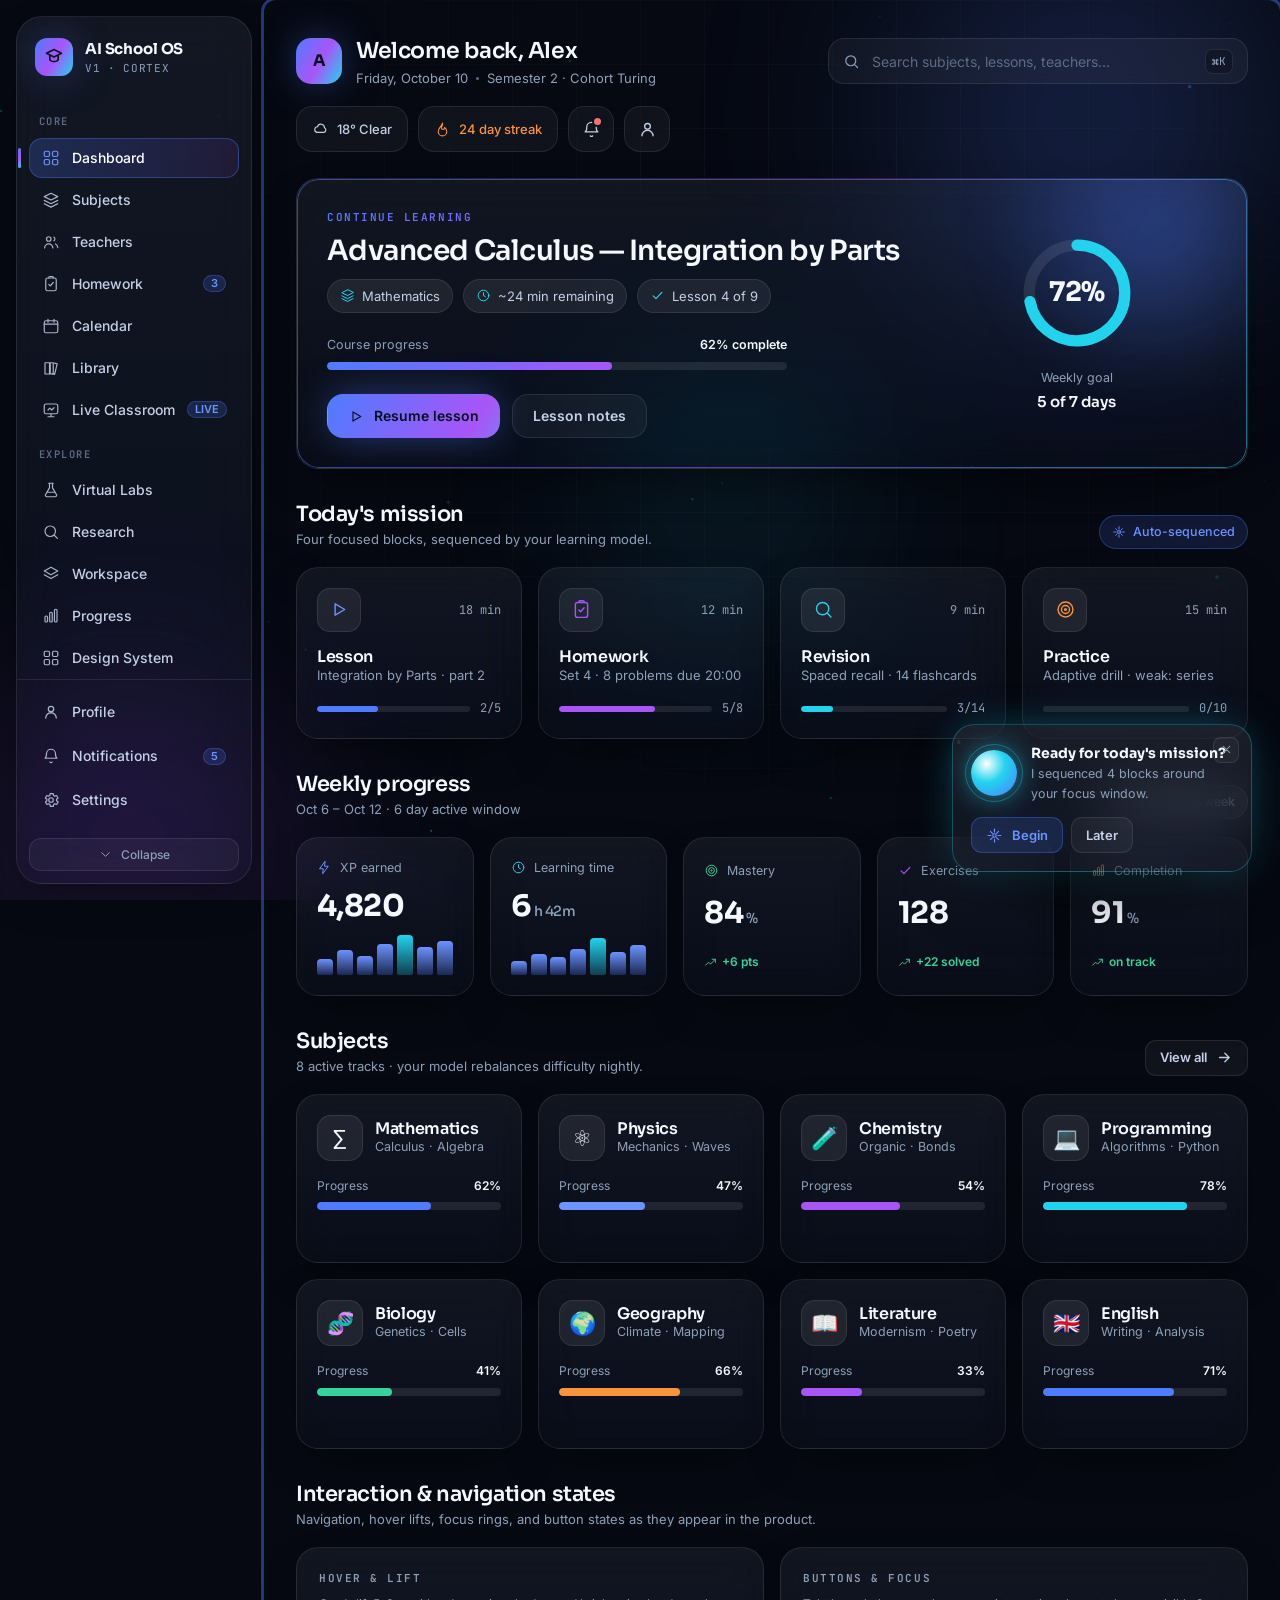
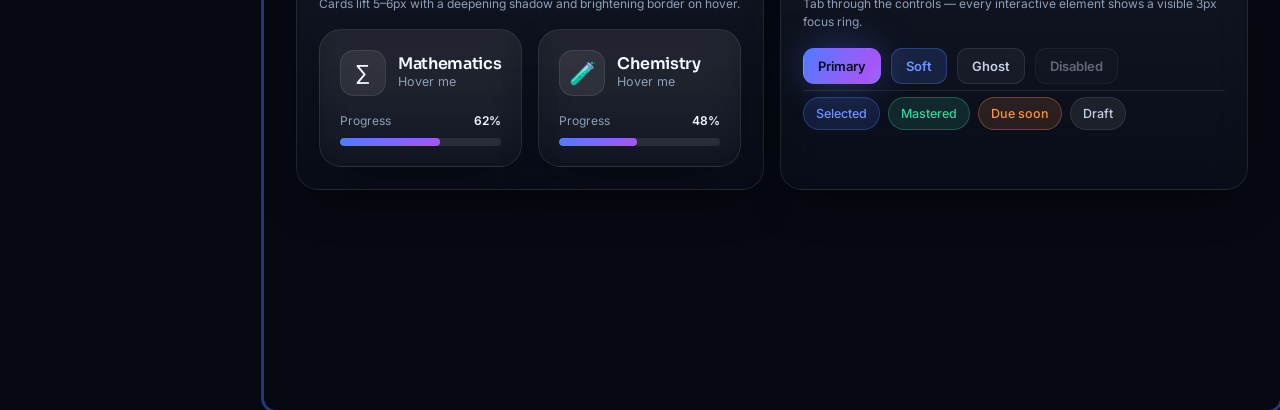
==== app/index.html @ 490a3911 "Phase 3A complete: frontend architecture and project structure" ====
﻿<!doctype html>
<html lang="en">
<head>
<meta charset="utf-8" />
<meta name="viewport" content="width=device-width, initial-scale=1, viewport-fit=cover" />
<title>AI School OS</title>
<meta name="description" content="AI School OS — an AI-native educational operating system. First-impression dashboard concept." />
<link rel="preconnect" href="https://fonts.googleapis.com" />
<link rel="preconnect" href="https://fonts.gstatic.com" crossorigin />
<link href="https://fonts.googleapis.com/css2?family=Sora:wght@300;400;500;600;700;800&family=Inter:wght@400;500;600;700&family=JetBrains+Mono:wght@500;600&display=swap" rel="stylesheet" />
<link rel="stylesheet" href="css/style.css" />
</head>
<body>

<a class="skip-link" href="#mainContent">Skip to main content</a>

<div class="atmos" aria-hidden="true">
  <span class="blob b1"></span>
  <span class="blob b2"></span>
  <span class="blob b3"></span>
  <span class="grid-fade"></span>
</div>
<canvas id="particles" aria-hidden="true"></canvas>

<svg width="0" height="0" style="position:absolute" aria-hidden="true" focusable="false">
  <symbol id="i-dashboard" viewBox="0 0 24 24" fill="none" stroke="currentColor" stroke-width="1.6" stroke-linecap="round" stroke-linejoin="round"><rect x="3" y="3" width="7" height="7" rx="2"/><rect x="14" y="3" width="7" height="7" rx="2"/><rect x="14" y="14" width="7" height="7" rx="2"/><rect x="3" y="14" width="7" height="7" rx="2"/></symbol>
  <symbol id="i-subjects" viewBox="0 0 24 24" fill="none" stroke="currentColor" stroke-width="1.6" stroke-linecap="round" stroke-linejoin="round"><path d="M12 3 3 7.5 12 12l9-4.5z"/><path d="M3 12.5 12 17l9-4.5"/><path d="M3 17 12 21.5 21 17"/></symbol>
  <symbol id="i-teachers" viewBox="0 0 24 24" fill="none" stroke="currentColor" stroke-width="1.6" stroke-linecap="round" stroke-linejoin="round"><circle cx="9" cy="8" r="3"/><path d="M3.5 20a5.5 5.5 0 0 1 11 0"/><path d="M16 5.6a3 3 0 0 1 0 4.8"/><path d="M18 14.6a5.5 5.5 0 0 1 3 4.9"/></symbol>
  <symbol id="i-homework" viewBox="0 0 24 24" fill="none" stroke="currentColor" stroke-width="1.6" stroke-linecap="round" stroke-linejoin="round"><rect x="5" y="4" width="14" height="17" rx="2.5"/><path d="M9 4V3.2A1.2 1.2 0 0 1 10.2 2h3.6A1.2 1.2 0 0 1 15 3.2V4"/><path d="M9 12.5l2 2 4-4.5"/></symbol>
  <symbol id="i-calendar" viewBox="0 0 24 24" fill="none" stroke="currentColor" stroke-width="1.6" stroke-linecap="round" stroke-linejoin="round"><rect x="3" y="5" width="18" height="16" rx="2.5"/><path d="M3 9.5h18"/><path d="M8 3v4M16 3v4"/></symbol>
  <symbol id="i-library" viewBox="0 0 24 24" fill="none" stroke="currentColor" stroke-width="1.6" stroke-linecap="round" stroke-linejoin="round"><path d="M4 5h6v15H4z"/><path d="M11 5h4v15h-4z"/><path d="m16.8 5.6 3.4 1-3.4 13.9-3.2-.9"/></symbol>
  <symbol id="i-labs" viewBox="0 0 24 24" fill="none" stroke="currentColor" stroke-width="1.6" stroke-linecap="round" stroke-linejoin="round"><path d="M9 3h6"/><path d="M10 3v6.2L4.8 18a2 2 0 0 0 1.7 3h11a2 2 0 0 0 1.7-3L14 9.2V3"/><path d="M7.2 15h9.6"/></symbol>
  <symbol id="i-research" viewBox="0 0 24 24" fill="none" stroke="currentColor" stroke-width="1.6" stroke-linecap="round" stroke-linejoin="round"><circle cx="11" cy="11" r="7"/><path d="m20.5 20.5-3.8-3.8"/></symbol>
  <symbol id="i-progress" viewBox="0 0 24 24" fill="none" stroke="currentColor" stroke-width="1.6" stroke-linecap="round" stroke-linejoin="round"><rect x="4" y="12" width="3.4" height="8" rx="1.4"/><rect x="10.3" y="7" width="3.4" height="13" rx="1.4"/><rect x="16.6" y="3" width="3.4" height="17" rx="1.4"/></symbol>
  <symbol id="i-settings" viewBox="0 0 24 24" fill="none" stroke="currentColor" stroke-width="1.6" stroke-linecap="round" stroke-linejoin="round"><circle cx="12" cy="12" r="3"/><path d="M19.4 13a7.6 7.6 0 0 0 0-2l2-1.6-2-3.4-2.4 1a7.6 7.6 0 0 0-1.7-1l-.4-2.6h-4l-.4 2.6a7.6 7.6 0 0 0-1.7 1l-2.4-1-2 3.4L6.6 11a7.6 7.6 0 0 0 0 2l-2 1.6 2 3.4 2.4-1a7.6 7.6 0 0 0 1.7 1l.4 2.6h4l.4-2.6a7.6 7.6 0 0 0 1.7-1l2.4 1 2-3.4z"/></symbol>
  <symbol id="i-profile" viewBox="0 0 24 24" fill="none" stroke="currentColor" stroke-width="1.7" stroke-linecap="round" stroke-linejoin="round"><circle cx="12" cy="8" r="3.6"/><path d="M5 20a7 7 0 0 1 14 0"/></symbol>
  <symbol id="i-bell" viewBox="0 0 24 24" fill="none" stroke="currentColor" stroke-width="1.6" stroke-linecap="round" stroke-linejoin="round"><path d="M6 9a6 6 0 0 1 12 0c0 5 2 6 2 6H4s2-1 2-6Z"/><path d="M10.5 20a1.8 1.8 0 0 0 3 0"/></symbol>
  <symbol id="i-search" viewBox="0 0 24 24" fill="none" stroke="currentColor" stroke-width="1.7" stroke-linecap="round" stroke-linejoin="round"><circle cx="11" cy="11" r="7"/><path d="m20.5 20.5-3.8-3.8"/></symbol>
  <symbol id="i-menu" viewBox="0 0 24 24" fill="none" stroke="currentColor" stroke-width="1.8" stroke-linecap="round"><path d="M4 7h16M4 12h16M4 17h16"/></symbol>
  <symbol id="i-arrow" viewBox="0 0 24 24" fill="none" stroke="currentColor" stroke-width="1.8" stroke-linecap="round" stroke-linejoin="round"><path d="M5 12h13"/><path d="m12.5 6 6 6-6 6"/></symbol>
  <symbol id="i-play" viewBox="0 0 24 24" fill="none" stroke="currentColor" stroke-width="1.6" stroke-linejoin="round"><path d="M7 5.5 18 12 7 18.5z"/></symbol>
  <symbol id="i-flame" viewBox="0 0 24 24" fill="none" stroke="currentColor" stroke-width="1.6" stroke-linecap="round" stroke-linejoin="round"><path d="M12 3c1 3-1.5 4.2-1.5 6.5A2.5 2.5 0 0 0 13 12c1.6-.4 2-2 2-3 1.6 1.2 3 3.4 3 6a6 6 0 0 1-12 0c0-3 2-5.4 3-6.8.8-1.1 2-2.7 3-5.2Z"/></symbol>
  <symbol id="i-clock" viewBox="0 0 24 24" fill="none" stroke="currentColor" stroke-width="1.6" stroke-linecap="round" stroke-linejoin="round"><circle cx="12" cy="12" r="8.5"/><path d="M12 7.5V12l3 2"/></symbol>
  <symbol id="i-check" viewBox="0 0 24 24" fill="none" stroke="currentColor" stroke-width="1.9" stroke-linecap="round" stroke-linejoin="round"><path d="m5 12.5 4.5 4.5L19 7"/></symbol>
  <symbol id="i-spark" viewBox="0 0 24 24" fill="none" stroke="currentColor" stroke-width="1.6" stroke-linecap="round" stroke-linejoin="round"><path d="M12 3v4M12 17v4M3 12h4M17 12h4M6.3 6.3l2.8 2.8M14.9 14.9l2.8 2.8M17.7 6.3l-2.8 2.8M9.1 14.9l-2.8 2.8"/><circle cx="12" cy="12" r="2.4"/></symbol>
  <symbol id="i-bolt" viewBox="0 0 24 24" fill="none" stroke="currentColor" stroke-width="1.6" stroke-linejoin="round"><path d="M13 2 4 14h6l-1 8 9-12h-6z"/></symbol>
  <symbol id="i-target" viewBox="0 0 24 24" fill="none" stroke="currentColor" stroke-width="1.6"><circle cx="12" cy="12" r="8.5"/><circle cx="12" cy="12" r="4.6"/><circle cx="12" cy="12" r="1"/></symbol>
  <symbol id="i-trend" viewBox="0 0 24 24" fill="none" stroke="currentColor" stroke-width="1.7" stroke-linecap="round" stroke-linejoin="round"><path d="M3 17l5.5-5.5 3.5 3.5L21 6"/><path d="M15 6h6v6"/></symbol>
  <symbol id="i-weather" viewBox="0 0 24 24" fill="none" stroke="currentColor" stroke-width="1.6" stroke-linecap="round" stroke-linejoin="round"><path d="M7 16a4 4 0 0 1 .8-7.9 5 5 0 0 1 9.8 1.4A3.5 3.5 0 0 1 17 16Z"/></symbol>
  <symbol id="i-close" viewBox="0 0 24 24" fill="none" stroke="currentColor" stroke-width="1.9" stroke-linecap="round"><path d="M6 6l12 12M18 6 6 18"/></symbol>
  <symbol id="i-chevron" viewBox="0 0 24 24" fill="none" stroke="currentColor" stroke-width="1.6" stroke-linecap="round" stroke-linejoin="round"><path d="m6 9 6 6 6-6"/></symbol>
  <symbol id="i-grid" viewBox="0 0 24 24" fill="none" stroke="currentColor" stroke-width="1.6" stroke-linecap="round" stroke-linejoin="round"><rect x="3" y="3" width="7" height="7" rx="1.6"/><rect x="14" y="3" width="7" height="7" rx="1.6"/><rect x="3" y="14" width="7" height="7" rx="1.6"/><rect x="14" y="14" width="7" height="7" rx="1.6"/></symbol>
  <symbol id="i-brain" viewBox="0 0 24 24" fill="none" stroke="currentColor" stroke-width="1.6" stroke-linecap="round" stroke-linejoin="round"><path d="M9.5 3.5A2.5 2.5 0 0 0 7 6v12a2.5 2.5 0 0 0 2.5 2.5"/><path d="M14.5 3.5A2.5 2.5 0 0 1 17 6v12a2.5 2.5 0 0 1-2.5 2.5"/><path d="M9.5 3.5h5M9.5 20.5h5"/><circle cx="12" cy="12" r="2.2"/></symbol>
  <symbol id="i-book" viewBox="0 0 24 24" fill="none" stroke="currentColor" stroke-width="1.6" stroke-linecap="round" stroke-linejoin="round"><path d="M4 5.5A2.5 2.5 0 0 1 6.5 3H20v15H6.5A2.5 2.5 0 0 0 4 20.5z"/><path d="M4 20.5A2.5 2.5 0 0 1 6.5 18H20"/></symbol>
  <symbol id="i-notebook" viewBox="0 0 24 24" fill="none" stroke="currentColor" stroke-width="1.6" stroke-linecap="round" stroke-linejoin="round"><rect x="5" y="3" width="14" height="18" rx="2.5"/><path d="M9 3v18"/><path d="M12 8h4M12 12h4"/></symbol>
  <symbol id="i-file" viewBox="0 0 24 24" fill="none" stroke="currentColor" stroke-width="1.6" stroke-linecap="round" stroke-linejoin="round"><path d="M6 3h7l5 5v13a1 1 0 0 1-1 1H6a1 1 0 0 1-1-1V4a1 1 0 0 1 1-1z"/><path d="M13 3v5h5"/></symbol>
  <symbol id="i-video" viewBox="0 0 24 24" fill="none" stroke="currentColor" stroke-width="1.6" stroke-linecap="round" stroke-linejoin="round"><rect x="3" y="6" width="13" height="12" rx="2.5"/><path d="m16 10 5-3v10l-5-3z"/></symbol>
  <symbol id="i-cam" viewBox="0 0 24 24" fill="none" stroke="currentColor" stroke-width="1.6" stroke-linecap="round" stroke-linejoin="round"><rect x="3" y="6" width="13" height="12" rx="2.5"/><path d="m16 10 5-3v10l-5-3z"/></symbol>
  <symbol id="i-atom" viewBox="0 0 24 24" fill="none" stroke="currentColor" stroke-width="1.6" stroke-linecap="round" stroke-linejoin="round"><circle cx="12" cy="12" r="2"/><ellipse cx="12" cy="12" rx="9" ry="4"/><ellipse cx="12" cy="12" rx="9" ry="4" transform="rotate(60 12 12)"/><ellipse cx="12" cy="12" rx="9" ry="4" transform="rotate(120 12 12)"/></symbol>
  <symbol id="i-pen" viewBox="0 0 24 24" fill="none" stroke="currentColor" stroke-width="1.6" stroke-linecap="round" stroke-linejoin="round"><path d="M16.5 3.5a2.1 2.1 0 0 1 3 3L7 19l-4 1 1-4z"/><path d="M14.5 5.5l3 3"/></symbol>
  <symbol id="i-eraser" viewBox="0 0 24 24" fill="none" stroke="currentColor" stroke-width="1.6" stroke-linecap="round" stroke-linejoin="round"><path d="M8 20h11"/><path d="M4.6 15.4 12 8l4.6 4.6-5.8 5.8a1.9 1.9 0 0 1-2.7 0l-3.5-3.5a1.9 1.9 0 0 1 0-2.7z"/></symbol>
  <symbol id="i-mic" viewBox="0 0 24 24" fill="none" stroke="currentColor" stroke-width="1.6" stroke-linecap="round" stroke-linejoin="round"><rect x="9" y="3" width="6" height="11" rx="3"/><path d="M6 11a6 6 0 0 0 12 0"/><path d="M12 17v4M9 21h6"/></symbol>
  <symbol id="i-hand" viewBox="0 0 24 24" fill="none" stroke="currentColor" stroke-width="1.6" stroke-linecap="round" stroke-linejoin="round"><path d="M8 12V5.5a1.5 1.5 0 0 1 3 0V11"/><path d="M11 11V4.5a1.5 1.5 0 0 1 3 0V11"/><path d="M14 11V6a1.5 1.5 0 0 1 3 0v7"/><path d="M17 13v3a5 5 0 0 1-5 5h-1a5 5 0 0 1-5-5v-3.5a1.5 1.5 0 0 1 3 0"/></symbol>
  <symbol id="i-share" viewBox="0 0 24 24" fill="none" stroke="currentColor" stroke-width="1.6" stroke-linecap="round" stroke-linejoin="round"><circle cx="18" cy="5" r="2.5"/><circle cx="6" cy="12" r="2.5"/><circle cx="18" cy="19" r="2.5"/><path d="m8.2 10.8 7.6-4.3M8.2 13.2l7.6 4.3"/></symbol>
  <symbol id="i-captions" viewBox="0 0 24 24" fill="none" stroke="currentColor" stroke-width="1.6" stroke-linecap="round" stroke-linejoin="round"><rect x="3" y="5" width="18" height="14" rx="2.5"/><path d="M7 13.5h4M13 13.5h4M7 10.5h3M12 10.5h5"/></symbol>
  <symbol id="i-expand" viewBox="0 0 24 24" fill="none" stroke="currentColor" stroke-width="1.6" stroke-linecap="round" stroke-linejoin="round"><path d="M4 9V4h5"/><path d="M20 15v5h-5"/><path d="M15 4h5v5"/><path d="M9 20H4v-5"/></symbol>
  <symbol id="i-minimize" viewBox="0 0 24 24" fill="none" stroke="currentColor" stroke-width="1.6" stroke-linecap="round" stroke-linejoin="round"><path d="M9 4v5H4"/><path d="M15 20v-5h5"/><path d="M20 9h-5V4"/><path d="M4 15h5v5"/></symbol>
  <symbol id="i-download" viewBox="0 0 24 24" fill="none" stroke="currentColor" stroke-width="1.6" stroke-linecap="round" stroke-linejoin="round"><path d="M12 3v12"/><path d="m7 10 5 5 5-5"/><path d="M5 21h14"/></symbol>
  <symbol id="i-plus" viewBox="0 0 24 24" fill="none" stroke="currentColor" stroke-width="1.8" stroke-linecap="round"><path d="M12 5v14M5 12h14"/></symbol>
  <symbol id="i-drag" viewBox="0 0 24 24" fill="currentColor" stroke="none"><circle cx="9" cy="6" r="1.5"/><circle cx="15" cy="6" r="1.5"/><circle cx="9" cy="12" r="1.5"/><circle cx="15" cy="12" r="1.5"/><circle cx="9" cy="18" r="1.5"/><circle cx="15" cy="18" r="1.5"/></symbol>
  <symbol id="i-star" viewBox="0 0 24 24" fill="none" stroke="currentColor" stroke-width="1.6" stroke-linecap="round" stroke-linejoin="round"><path d="m12 3 2.7 5.6 6.1.9-4.4 4.3 1 6.1-5.4-2.9-5.4 2.9 1-6.1L3.2 9.5l6.1-.9z"/></symbol>
  <symbol id="i-lock" viewBox="0 0 24 24" fill="none" stroke="currentColor" stroke-width="1.6" stroke-linecap="round" stroke-linejoin="round"><rect x="5" y="10" width="14" height="10" rx="2.5"/><path d="M8 10V7.5a4 4 0 0 1 8 0V10"/></symbol>
  <symbol id="i-timer" viewBox="0 0 24 24" fill="none" stroke="currentColor" stroke-width="1.6" stroke-linecap="round" stroke-linejoin="round"><path d="M9 2h6"/><circle cx="12" cy="13" r="8"/><path d="M12 9v4l2.5 2"/></symbol>
  <symbol id="i-wand" viewBox="0 0 24 24" fill="none" stroke="currentColor" stroke-width="1.6" stroke-linecap="round" stroke-linejoin="round"><path d="m4 20 11-11"/><path d="m14 4 1 2 2 1-2 1-1 2-1-2-2-1 2-1z"/><path d="M18 14l.7 1.4 1.4.7-1.4.7-.7 1.4-.7-1.4-1.4-.7 1.4-.7z"/></symbol>
  <symbol id="i-board" viewBox="0 0 24 24" fill="none" stroke="currentColor" stroke-width="1.6" stroke-linecap="round" stroke-linejoin="round"><rect x="3" y="4" width="18" height="13" rx="2.5"/><path d="M8 12l2.5-2.5L13 12l3-3"/><path d="M12 17v4M8 21h8"/></symbol>
  <symbol id="i-pause" viewBox="0 0 24 24" fill="none" stroke="currentColor" stroke-width="1.6" stroke-linejoin="round"><rect x="7" y="5" width="3.5" height="14" rx="1.2"/><rect x="13.5" y="5" width="3.5" height="14" rx="1.2"/></symbol>
  <symbol id="i-layers" viewBox="0 0 24 24" fill="none" stroke="currentColor" stroke-width="1.6" stroke-linecap="round" stroke-linejoin="round"><path d="m12 3 9 5-9 5-9-5z"/><path d="m3 13 9 5 9-5"/></symbol>
  <symbol id="i-users" viewBox="0 0 24 24" fill="none" stroke="currentColor" stroke-width="1.6" stroke-linecap="round" stroke-linejoin="round"><circle cx="9" cy="8" r="3.2"/><path d="M3.5 20a5.5 5.5 0 0 1 11 0"/><path d="M15.5 5.8a3 3 0 0 1 0 4.4"/><path d="M16.5 14.4a5 5 0 0 1 4 4.8"/></symbol>
  <symbol id="i-panel" viewBox="0 0 24 24" fill="none" stroke="currentColor" stroke-width="1.6" stroke-linecap="round" stroke-linejoin="round"><rect x="3" y="4" width="18" height="16" rx="2.5"/><path d="M9 4v16"/></symbol>
</svg>

<div class="backdrop" id="backdrop" hidden></div>

<div class="app">
  <!-- ==================== SIDEBAR ==================== -->
  <aside class="sidebar" id="sidebar">
    <div class="side-card">
      <div class="brand">
        <span class="mark"><svg viewBox="0 0 24 24" fill="none" stroke="currentColor" stroke-width="2" stroke-linecap="round" stroke-linejoin="round"><path d="M12 3 3 7.5 12 12l9-4.5z"/><path d="M7 10.5V15c0 1.1 2.2 2.5 5 2.5s5-1.4 5-2.5v-4.5"/></svg></span>
        <span class="id"><b>AI School OS</b><span>v1 · cortex</span></span>
      </div>

      <nav class="nav" aria-label="Primary">
        <p class="nav-label">Core</p>
        <button class="nav-item" data-view="dashboard" aria-current="page"><svg><use href="#i-dashboard"/></svg><span class="txt">Dashboard</span></button>
        <button class="nav-item" data-view="subjects"><svg><use href="#i-subjects"/></svg><span class="txt">Subjects</span></button>
        <button class="nav-item" data-view="teachers"><svg><use href="#i-teachers"/></svg><span class="txt">Teachers</span></button>
        <button class="nav-item" data-view="homework"><svg><use href="#i-homework"/></svg><span class="txt">Homework</span><span class="badge">3</span></button>
        <button class="nav-item" data-view="calendar"><svg><use href="#i-calendar"/></svg><span class="txt">Calendar</span></button>
        <button class="nav-item" data-view="library"><svg><use href="#i-library"/></svg><span class="txt">Library</span></button>
        <button class="nav-item" data-view="classroom"><svg><use href="#i-board"/></svg><span class="txt">Live Classroom</span><span class="badge">LIVE</span></button>
        <p class="nav-label">Explore</p>
        <button class="nav-item" data-view="labs"><svg><use href="#i-labs"/></svg><span class="txt">Virtual Labs</span></button>
        <button class="nav-item" data-view="research"><svg><use href="#i-research"/></svg><span class="txt">Research</span></button>
        <button class="nav-item" data-view="workspace"><svg><use href="#i-layers"/></svg><span class="txt">Workspace</span></button>
        <button class="nav-item" data-view="progress"><svg><use href="#i-progress"/></svg><span class="txt">Progress</span></button>
        <button class="nav-item" data-view="system"><svg><use href="#i-grid"/></svg><span class="txt">Design System</span></button>
      </nav>

      <div class="nav-foot">
        <button class="nav-item" data-view="profile"><svg><use href="#i-profile"/></svg><span class="txt">Profile</span></button>
        <button class="nav-item" data-view="notifications"><svg><use href="#i-bell"/></svg><span class="txt">Notifications</span><span class="badge">5</span></button>
        <button class="nav-item" data-view="settings"><svg><use href="#i-settings"/></svg><span class="txt">Settings</span></button>
      </div>
      <button class="collapse-btn" id="collapseBtn" aria-label="Collapse sidebar"><svg><use href="#i-chevron"/></svg><span class="lbl">Collapse</span></button>
    </div>
  </aside>

  <!-- ==================== MAIN ==================== -->
  <main class="main" id="mainContent" tabindex="-1">
    <header class="topbar">
      <button class="menu-btn" id="menuBtn" aria-label="Open navigation" aria-expanded="false"><svg><use href="#i-menu"/></svg></button>
      <div class="lead">
        <span class="greet-avatar" aria-hidden="true">A</span>
        <div class="greet">
          <div class="hi">Welcome back, Alex</div>
          <div class="sub"><span>Friday, October 10</span><span class="dot"></span><span>Semester 2 · Cohort Turing</span></div>
        </div>
      </div>

      <label class="search" for="globalSearch">
        <svg><use href="#i-search"/></svg>
        <input id="globalSearch" type="search" placeholder="Search subjects, lessons, teachers…" autocomplete="off" />
        <span class="kbd">⌘K</span>
      </label>

      <div class="top-actions">
        <span class="pill weather" title="Local weather"><svg><use href="#i-weather"/></svg>18° Clear</span>
        <span class="pill streak" title="Current streak"><svg><use href="#i-flame"/></svg>24 day streak</span>
        <button class="ico-btn" id="bellBtn" aria-label="Notifications"><svg><use href="#i-bell"/></svg><span class="dot-badge"></span></button>
        <button class="ico-btn" id="profileBtn" aria-label="Profile"><svg><use href="#i-profile"/></svg></button>
      </div>
    </header>
    <div id="viewContainer"></div>

    <!-- ==================== SUBJECTS VIEW ==================== -->
    <section class="view" id="view-subjects">
      <div class="section-head">
        <div><h2 style="font-size:var(--t-xl)">All subjects</h2><p>10 tracks · sorted by next scheduled session</p></div>
        <div class="right">
          <div class="od-rail" style="--od-rail-pad:0" role="tablist" aria-label="Filter subjects">
            <button class="filter-btn" data-subject-filter="all" aria-pressed="true">All</button><button class="filter-btn" data-subject-filter="progress" aria-pressed="false">In progress</button><button class="filter-btn" data-subject-filter="recommended" aria-pressed="false">Recommended</button><button class="filter-btn" data-subject-filter="completed" aria-pressed="false">Completed</button>
          </div>
        </div>
      </div>
      <div class="subject-grid" id="subjectGridFull"></div>
    </section>

    <!-- ==================== DESIGN SYSTEM VIEW ==================== -->
    <section class="view" id="view-system">
      <div class="section-head">
        <div><h2 style="font-size:var(--t-xl)">Design system</h2><p>Tokens, type, and components powering AI School OS</p></div>
      </div>

      <div class="section" style="margin-top:0">
        <p class="eyebrow" style="margin-bottom:12px">Color tokens</p>
        <div class="ds-swatches" id="swatches"></div>
      </div>

      <div class="section">
        <p class="eyebrow" style="margin-bottom:12px">Typography scale · Sora / Inter / JetBrains Mono</p>
        <div class="card pad">
          <div class="type-row"><span class="sample" style="font-size:52px">Aa</span><span class="tag">Display · 52 / Sora 600</span></div>
          <div class="type-row"><span class="sample" style="font-size:38px">Heading</span><span class="tag">28 / Sora 600</span></div>
          <div class="type-row"><span class="sample" style="font-size:21px">Section title</span><span class="tag">21 / Sora 600</span></div>
          <div class="type-row"><span class="sample" style="font-size:15px;font-family:var(--font-body);font-weight:400">Body copy for comfortable reading at sixteen to seventeen pixels.</span><span class="tag">15 / Inter 400</span></div>
          <div class="type-row" style="border-bottom:0"><span class="sample" style="font-family:var(--font-mono);font-size:12px;letter-spacing:.14em">MONOSPACE · 12</span><span class="tag">JetBrains Mono</span></div>
        </div>
      </div>

      <div class="section">
        <p class="eyebrow" style="margin-bottom:12px">Components</p>
        <div class="ds-blocks">
          <article class="card pad">
            <p style="font-family:var(--font-display);font-weight:600;margin-bottom:16px">Buttons</p>
            <div class="stack-6">
              <button class="btn btn-primary btn-block">Primary action</button>
              <button class="btn btn-soft btn-block">Soft action</button>
              <button class="btn btn-ghost btn-block">Ghost action</button>
            </div>
          </article>
          <article class="card pad">
            <p style="font-family:var(--font-display);font-weight:600;margin-bottom:16px">Inputs</p>
            <div class="stack-6">
              <div class="ds-field"><label for="dsName">Full name</label><input class="ds-input" id="dsName" placeholder="Alex Rivera" /></div>
              <div class="ds-field"><label for="dsGoal">Daily goal (minutes)</label><input class="ds-input" id="dsGoal" type="number" value="45" /></div>
            </div>
          </article>
          <article class="card pad">
            <p style="font-family:var(--font-display);font-weight:600;margin-bottom:16px">Cards &amp; chips</p>
            <div class="tag-row" style="margin-bottom:14px">
              <span class="tag color">Mathematics</span><span class="tag ok">+120 XP</span><span class="tag warn">Revision due</span><span class="tag">📖 Literature</span>
            </div>
            <div class="card pad" style="background:var(--glass-2)">
              <p class="hint">Glass panel · radius 22px · blur 20px · 1px hairline border and a soft shadow.</p>
            </div>
          </article>
        </div>
      </div>
    </section>

    <!-- ==================== PHASE 2 MODULE VIEWS ==================== -->
    <section class="view" id="view-progress">
      <div class="section-head"><div><h2 style="font-size:var(--t-xl)">Progress</h2><p>A deeper look at your learning analytics</p></div></div>
      <div class="analytics-grid" id="progressGrid"></div>
      <section class="section">
        <div class="section-head"><div><h2>Learning signals</h2><p>Patterns from recent sessions guide your next practice block.</p></div><div class="right"><span class="tag ok">Updated today</span></div></div>
        <div class="module-grid sidebar">
          <article class="card module-card">
            <h3>Subject momentum</h3>
            <div class="ws-list">
              <div class="ws-item"><span class="fi"><svg><use href="#i-subjects"/></svg></span><div class="fm"><b>Mathematics</b><span>84% mastery · +6 pts this week</span></div><span class="tag ok">Strong</span></div>
              <div class="ws-item"><span class="fi"><svg><use href="#i-atom"/></svg></span><div class="fm"><b>Physics</b><span>71% mastery · review waves</span></div><span class="tag color">Rising</span></div>
              <div class="ws-item"><span class="fi"><svg><use href="#i-book"/></svg></span><div class="fm"><b>Literature</b><span>57% mastery · next review due</span></div><span class="tag warn">Review</span></div>
            </div>
          </article>
          <article class="card module-card">
            <h3>Next milestone</h3>
            <p>Complete three more focused Mathematics sessions to finish Integration Techniques.</p>
            <div class="bar"><i data-w="62"></i></div>
            <span class="hint">62% of the roadmap complete</span>
            <button class="btn btn-soft btn-sm" data-goview="subject">Open roadmap</button>
          </article>
        </div>
      </section>
    </section>
    <section class="view" id="view-generic" aria-live="polite">
      <div id="moduleRoot"></div>
    </section>

    <!-- ==================== SUBJECT PAGE ==================== -->
    <section class="view" id="view-subject" data-title="Subject">
      <article class="card sub-hero reveal">
        <span class="glow" aria-hidden="true"></span>
        <span class="sub-emoji" id="subEmoji">∑</span>
        <div class="sub-id">
          <p class="eyebrow grad">Subject · Mathematics</p>
          <h1>Mathematics</h1>
          <div class="meta">
            <span class="chip teacher-chip"><span class="teacher-ico sm" aria-hidden="true"><svg><use href="#i-brain"/></svg></span>AI Teacher · Dr. Ada</span>
            <span class="chip"><svg><use href="#i-book"/></svg>Calculus · Algebra</span>
            <span class="chip"><svg><use href="#i-timer"/></svg>Next session · 16:30</span>
          </div>
          <div class="cta">
            <button class="btn btn-primary" data-goview="transition"><svg><use href="#i-play"/></svg>Continue lesson</button>
            <button class="btn btn-ghost"><svg><use href="#i-book"/></svg>Course notes</button>
          </div>
        </div>
        <div class="sub-ringring">
          <div class="ring-wrap" role="img" aria-label="Course progress 62 percent">
            <svg class="ring" viewBox="0 0 42 42"><circle class="track" cx="21" cy="21" r="17"/><circle class="fill" cx="21" cy="21" r="17" data-p="62" style="--c:var(--primary)"/></svg>
            <span class="ring-val"><b><span data-count="62">0</span>%</b></span>
          </div>
          <div class="cap">Course progress</div>
        </div>
      </article>

      <div class="sub-stats reveal" style="--i:1" id="subStats"></div>

      <section class="section">
        <div class="section-head reveal" style="--i:2">
          <div><h2>Chapter roadmap</h2><p>Six modules · difficulty adapts after every checkpoint.</p></div>
          <div class="right"><span class="tag color"><svg style="width:14px;height:14px"><use href="#i-spark"/></svg>Auto-sequenced</span></div>
        </div>
        <div class="two-col">
          <div class="roadmap" id="roadmap"></div>
          <div class="od-stack" style="--od-gap:18px">
            <article class="card insight reveal" style="--i:3">
              <div class="top"><span class="orb2" aria-hidden="true"></span><div><b style="font-family:var(--font-display)">Learning insight</b><div class="eyebrow" style="margin-top:2px">Updated 4m ago</div></div></div>
              <p>You solve substitution integrals 2.4× faster than last week. Drill <b style="color:var(--text)">Integration by Parts</b> next — it is the last prerequisite before Series.</p>
              <div class="tag-row"><span class="tag ok">Focus 92%</span><span class="tag">Best window 14:00</span></div>
            </article>
            <article class="card pad reveal" style="--i:4">
              <p class="eyebrow" style="margin-bottom:12px">Worksheets</p>
              <div class="ws-list" id="worksheets"></div>
            </article>
          </div>
        </div>
      </section>

      <section class="section">
        <div class="section-head reveal" style="--i:5">
          <div><h2>Lesson history</h2><p>Your last sessions in this subject.</p></div>
          <div class="right"><span class="tag ok">+6 pts this week</span></div>
        </div>
        <article class="card pad reveal" style="--i:6">
          <div class="lesson-list" id="lessonHistory"></div>
        </article>
      </section>
    </section>

    <!-- ==================== CLASSROOM TRANSITION ==================== -->
    <section class="view" id="view-transition" data-title="Classroom Transition">
      <div class="tr-screen">
        <div class="tr-orb" aria-hidden="true">∑</div>
        <h1>Entering Mathematics</h1>
        <p class="sub">Preparing your adaptive classroom — whiteboard, memory, and teacher are being staged.</p>
        <div class="tr-steps" id="trSteps">
          <div class="tr-step"><span class="tick"><svg><use href="#i-check"/></svg></span><span class="spin"></span>Preparing classroom</div>
          <div class="tr-step"><span class="tick"><svg><use href="#i-check"/></svg></span><span class="spin"></span>Loading whiteboard</div>
          <div class="tr-step"><span class="tick"><svg><use href="#i-check"/></svg></span><span class="spin"></span>Loading student memory</div>
          <div class="tr-step"><span class="tick"><svg><use href="#i-check"/></svg></span><span class="spin"></span>Teacher ready</div>
        </div>
        <div class="tr-progress"><div class="bar"><i></i></div></div>
        <button class="btn btn-ghost btn-sm" data-goview="classroom">Skip intro<svg><use href="#i-arrow"/></svg></button>
      </div>
    </section>


    <!-- ==================== LEARNING WORKSPACE ==================== -->
    <section class="view" id="view-workspace" data-title="Learning Workspace">
      <div class="ws-top">
        <div class="ttl">
          <h2>Learning workspace</h2>
          <p>Drag to move, resize from the corner, collapse or expand any panel. Everything stays synced with the lesson.</p>
        </div>
        <div class="ws-dock">
          <button class="addbtn" data-addpanel="notebook"><svg><use href="#i-plus"/></svg>Notebook</button>
          <button class="addbtn" data-addpanel="whiteboard"><svg><use href="#i-plus"/></svg>Whiteboard</button>
          <button class="addbtn" data-addpanel="pdf"><svg><use href="#i-plus"/></svg>PDF</button>
          <button class="addbtn" data-addpanel="video"><svg><use href="#i-plus"/></svg>Video</button>
          <button class="addbtn" data-addpanel="simulation"><svg><use href="#i-plus"/></svg>Simulation</button>
          <button class="addbtn" id="wsReset"><svg><use href="#i-expand"/></svg>Reset layout</button>
        </div>
      </div>
      <div class="ws-canvas" id="wsCanvas"></div>
    </section>
  </main>
</div>

<!-- ==================== AI COMPANION ==================== -->
<aside class="companion" id="companion" aria-label="AI companion">
  <button class="close" id="companionClose" aria-label="Dismiss companion"><svg><use href="#i-close"/></svg></button>
  <div class="row">
    <span class="orb" aria-hidden="true"></span>
    <div class="msg">
      <b>Ready for today's mission?</b>
      <span>I sequenced 4 blocks around your focus window.</span>
    </div>
  </div>
  <div class="actions">
    <button class="btn btn-soft btn-sm" data-goview="dashboard"><svg><use href="#i-spark"/></svg>Begin</button>
    <button class="btn btn-ghost btn-sm">Later</button>
  </div>
</aside>

<!-- ==================== MOBILE BOTTOM NAV ==================== -->
<nav class="bottom-nav" aria-label="Quick navigation">
  <button data-view="dashboard" aria-current="page"><svg><use href="#i-dashboard"/></svg>Home</button>
  <button data-view="subjects"><svg><use href="#i-subjects"/></svg>Subjects</button>
  <button data-view="calendar"><svg><use href="#i-calendar"/></svg>Calendar</button>
  <button data-view="progress"><svg><use href="#i-progress"/></svg>Progress</button>
  <button data-view="system"><svg><use href="#i-grid"/></svg>System</button>
</nav>

<div class="toast-region" id="toastRegion" aria-live="polite" aria-atomic="true"></div>
  <script src="js/api.js"></script>
  <script src="js/home.js"></script>
  <script src="js/dashboard.js"></script>
  <script src="js/classroom.js"></script>
  <script>
    (function () {
      "use strict";
      window.AppStore.init();
    })();
  </script>
</body>
</html>
---- app/css/style.css ----
﻿/* ============================================================
   OD-LAYOUT-PRIMITIVES v1 — structure only: display, flex/grid, overflow, wrapping, ratio.
   Put this @layer first; product CSS outside the layer always wins.
   ============================================================ */
@layer od-layout {
  :where(.od-stack,.od-row,.od-row-top,.od-cluster,.od-grid,.od-field,.od-stat,.od-cell,.od-tile) > :where(*) { min-width: 0; }

  .od-stack   { display: flex; flex-direction: column; gap: var(--od-gap, 8px); }
  .od-row     { display: flex; align-items: center; gap: var(--od-gap, 8px); }
  .od-row-top { display: flex; align-items: flex-start; gap: var(--od-gap, 8px); }
  .od-cluster { display: flex; flex-wrap: wrap; align-items: center; gap: var(--od-gap, 8px); }
  .od-fill    { flex: 1 1 0; min-width: 0; }
  .od-fixed   { flex: none; }
  .od-grid    { display: grid; gap: var(--od-gap, 12px); grid-template-columns: repeat(var(--od-cols, 3), minmax(0, 1fr)); }

  .od-stat, .od-field, .od-cell { display: grid; gap: var(--od-gap, 2px); }
  :where(.od-stat,.od-field,.od-cell) > :where(*) { display: block; }
  .od-tile { display: grid; grid-template-rows: auto 1fr; }
  :where(.od-tile) > :where(*) { display: block; }

  .od-media { display: block; width: 100%; height: auto; aspect-ratio: var(--od-ratio, auto); }
  .od-media-cover { object-fit: cover; }

  .od-truncate { display: block; max-width: 100%; overflow: hidden; white-space: nowrap; text-overflow: ellipsis; }
  .od-clamp-2, .od-clamp-3 { display: -webkit-box; -webkit-box-orient: vertical; overflow: hidden; overflow-wrap: anywhere; }
  .od-clamp-2 { -webkit-line-clamp: 2; }
  .od-clamp-3 { -webkit-line-clamp: 3; }
  .od-lines-2 { min-height: calc(2 * 1.4em); }
  .od-nowrap  { white-space: nowrap; }
  .od-keep    { word-break: keep-all; overflow-wrap: anywhere; }

  .od-screen { display: grid; grid-template-rows: auto minmax(0, 1fr) auto; height: 100%; }
  .od-scroll { overflow-y: auto; overscroll-behavior: contain; min-height: 0; }

  .od-rail { display: flex; gap: var(--od-gap, 8px); overflow-x: auto; scroll-snap-type: x proximity; scrollbar-width: none;
             padding-inline: var(--od-rail-pad, 16px); scroll-padding-inline: var(--od-rail-pad, 16px); }
  .od-rail::-webkit-scrollbar { display: none; }
  :where(.od-rail) > :where(*) { flex: none; scroll-snap-align: start; }
  :where(.od-rail) > :where(:last-child) { margin-inline-end: var(--od-rail-pad, 16px); }

  .od-spacer { flex: none; visibility: hidden; pointer-events: none; }
  .od-touch  { min-width: 44px; min-height: 44px; }
}
/* /OD-LAYOUT-PRIMITIVES v1 */

/* ============================================================
   AI School OS — design tokens
   ============================================================ */
:root {
  --bg: #060912;
  --bg-2: #0a1120;
  --bg-3: #0e1730;

  --glass: rgba(255,255,255,0.045);
  --glass-2: rgba(255,255,255,0.07);
  --glass-3: rgba(255,255,255,0.10);
  --border: rgba(255,255,255,0.09);
  --border-strong: rgba(255,255,255,0.16);

  --primary: #4F7CFF;
  --primary-soft: #6D93FF;
  --secondary: #A855F7;
  --accent: #22D3EE;
  --success: #34D399;
  --warning: #FB923C;
  --danger: #F87171;

  --text: #F5F8FF;
  --fg-2: #C4D0E6;
  --muted: #8EA0B8;
  --faint: #5C6C86;

  --font-display: "Sora", "Inter", system-ui, sans-serif;
  --font-body: "Inter", system-ui, -apple-system, "Segoe UI", sans-serif;
  --font-mono: "JetBrains Mono", ui-monospace, "SFMono-Regular", Menlo, monospace;

  --t-xs: 12px;
  --t-sm: 13px;
  --t-base: 15px;
  --t-md: 17px;
  --t-lg: 21px;
  --t-xl: 28px;
  --t-2xl: 38px;
  --t-3xl: 52px;

  --sp-1: 4px;  --sp-2: 8px;  --sp-3: 12px; --sp-4: 16px;
  --sp-5: 20px; --sp-6: 24px; --sp-8: 32px; --sp-12: 48px;

  --r-sm: 10px;
  --r-md: 16px;
  --r-lg: 22px;
  --r-xl: 26px;
  --r-pill: 9999px;

  --shadow-soft: 0 18px 48px -20px rgba(0,0,0,0.7);
  --shadow-lift: 0 30px 70px -28px rgba(0,0,0,0.85);
  --ring-focus: 0 0 0 3px rgba(79,124,255,0.42);
  --glow-primary: 0 0 40px -6px rgba(79,124,255,0.55);
  --glow-accent: 0 0 34px -6px rgba(34,211,238,0.5);

  --motion-fast: 140ms;
  --motion-base: 240ms;
  --motion-slow: 380ms;
  --ease: cubic-bezier(0.2, 0, 0, 1);

  --sidebar-w: 264px;
  --gutter: 32px;

  --grad-brand: linear-gradient(120deg, var(--primary) 0%, var(--secondary) 52%, var(--accent) 100%);
}

*, *::before, *::after { box-sizing: border-box; }
html { -webkit-text-size-adjust: 100%; }
body {
  margin: 0;
  min-height: 100vh;
  background: var(--bg);
  color: var(--text);
  font-family: var(--font-body);
  font-size: var(--t-base);
  line-height: 1.55;
  -webkit-font-smoothing: antialiased;
  text-rendering: optimizeLegibility;
  overflow-x: hidden;
}
h1, h2, h3, h4, p { margin: 0; }
h1, h2, h3, h4 { font-family: var(--font-display); line-height: 1.08; letter-spacing: -0.02em; font-weight: 600; }
button { font-family: inherit; }
a { color: inherit; }
img { max-width: 100%; }
:focus-visible { outline: none; box-shadow: var(--ring-focus); border-radius: 12px; }
.sr-only { position:absolute; width:1px; height:1px; padding:0; margin:-1px; overflow:hidden; clip:rect(0,0,0,0); white-space:nowrap; border:0; }

/* ---------- atmosphere ---------- */
.atmos { position: fixed; inset: 0; z-index: 0; pointer-events: none; overflow: hidden; }
.atmos .blob { position: absolute; border-radius: 50%; filter: blur(90px); opacity: 0.5; }
.blob.b1 { width: 46vw; height: 46vw; top: -14vw; right: -8vw; background: radial-gradient(circle, rgba(79,124,255,0.55), transparent 68%); animation: drift1 26s ease-in-out infinite; }
.blob.b2 { width: 40vw; height: 40vw; bottom: -16vw; left: -10vw; background: radial-gradient(circle, rgba(168,85,247,0.42), transparent 68%); animation: drift2 32s ease-in-out infinite; }
.blob.b3 { width: 30vw; height: 30vw; top: 34%; left: 42%; background: radial-gradient(circle, rgba(34,211,238,0.28), transparent 70%); animation: drift1 38s ease-in-out infinite reverse; }
.atmos .grid-fade {
  position: absolute; inset: 0;
  background-image: linear-gradient(rgba(255,255,255,0.035) 1px, transparent 1px), linear-gradient(90deg, rgba(255,255,255,0.035) 1px, transparent 1px);
  background-size: 64px 64px;
  mask-image: radial-gradient(circle at 60% 30%, #000 0%, transparent 72%);
  -webkit-mask-image: radial-gradient(circle at 60% 30%, #000 0%, transparent 72%);
}
#particles { position: fixed; inset: 0; z-index: 0; pointer-events: none; }
@keyframes drift1 { 0%,100% { transform: translate3d(0,0,0) scale(1); } 50% { transform: translate3d(-3%, 4%, 0) scale(1.08); } }
@keyframes drift2 { 0%,100% { transform: translate3d(0,0,0) scale(1); } 50% { transform: translate3d(4%, -3%, 0) scale(1.1); } }

/* ---------- app shell ---------- */
.app { position: relative; z-index: 1; display: grid; grid-template-columns: var(--sidebar-w) minmax(0, 1fr); min-height: 100vh; }

.sidebar { position: sticky; top: 0; height: 100vh; padding: 16px 12px 16px 16px; display: flex; }
.side-card {
  flex: 1; display: flex; flex-direction: column;
  background: linear-gradient(180deg, rgba(255,255,255,0.06), rgba(255,255,255,0.022));
  border: 1px solid var(--border); border-radius: var(--r-xl);
  backdrop-filter: blur(22px) saturate(150%); -webkit-backdrop-filter: blur(22px) saturate(150%);
  box-shadow: var(--shadow-soft); overflow: hidden;
}
.brand { display: flex; align-items: center; gap: 12px; padding: 20px 18px 16px; }
.brand .mark {
  width: 38px; height: 38px; border-radius: 12px; flex: none; position: relative;
  background: var(--grad-brand); box-shadow: var(--glow-primary);
  display: grid; place-items: center; color: #06111f;
}
.brand .mark svg { width: 20px; height: 20px; }
.brand .id { min-width: 0; }
.brand .id b { display: block; font-family: var(--font-display); font-size: 15px; font-weight: 700; letter-spacing: -0.01em; }
.brand .id span { display: block; font-size: 11px; color: var(--muted); font-family: var(--font-mono); letter-spacing: 0.06em; text-transform: uppercase; }

.nav { flex: 1; overflow-y: auto; padding: 6px 12px 12px; }
.nav-label { font-size: 10.5px; letter-spacing: 0.14em; text-transform: uppercase; color: var(--faint); font-weight: 600; padding: 14px 10px 8px; font-family: var(--font-mono); }
.nav-item {
  display: flex; align-items: center; gap: 12px; width: 100%; text-align: left;
  padding: 10px 12px; margin-bottom: 2px; border: 1px solid transparent; border-radius: 13px;
  background: transparent; color: var(--fg-2); font: 500 14px/1 var(--font-body); cursor: pointer;
  transition: background var(--motion-fast) var(--ease), color var(--motion-fast) var(--ease), border-color var(--motion-fast) var(--ease), transform var(--motion-fast) var(--ease);
  position: relative;
}
.nav-item svg { width: 18px; height: 18px; flex: none; opacity: 0.85; }
.nav-item .txt { flex: 1; white-space: nowrap; }
.nav-item .badge { font-size: 11px; font-weight: 600; padding: 2px 7px; border-radius: 999px; background: rgba(79,124,255,0.18); color: var(--primary-soft); border: 1px solid rgba(79,124,255,0.3); }
.nav-item:hover { background: var(--glass-2); color: var(--text); }
.nav-item:active { transform: translateY(1px); }
.nav-item[aria-current="page"] {
  background: linear-gradient(90deg, rgba(79,124,255,0.22), rgba(168,85,247,0.10));
  border-color: rgba(79,124,255,0.35); color: #fff;
}
.nav-item[aria-current="page"] svg { opacity: 1; color: var(--primary-soft); }
.nav-item[aria-current="page"]::before {
  content: ""; position: absolute; left: -12px; top: 50%; transform: translateY(-50%);
  width: 3px; height: 20px; border-radius: 999px; background: var(--grad-brand); box-shadow: var(--glow-primary);
}
.nav-foot { border-top: 1px solid var(--border); padding: 12px; display: grid; gap: 2px; }
.collapse-btn {
  margin: 4px 12px 12px; display: flex; align-items: center; justify-content: center; gap: 8px;
  padding: 8px; border-radius: 12px; border: 1px solid var(--border); background: var(--glass); color: var(--muted);
  font: 500 12px var(--font-body); cursor: pointer; transition: all var(--motion-fast) var(--ease);
}
.collapse-btn:hover { color: var(--text); border-color: var(--border-strong); }
.collapse-btn svg { width: 15px; height: 15px; transition: transform var(--motion-base) var(--ease); }

/* ---------- main ---------- */
.main { min-width: 0; padding: 20px var(--gutter) 220px; }
.topbar {
  display: flex; align-items: center; gap: 18px; flex-wrap: wrap;
  padding: 14px 0 26px;
}
.topbar .lead { min-width: 0; flex: 1 1 320px; display: flex; align-items: center; gap: 14px; }
.menu-btn { display: none; }
.greet-avatar {
  width: 46px; height: 46px; border-radius: 15px; flex: none; display: grid; place-items: center;
  background: var(--grad-brand); color: #06111f; font-family: var(--font-display); font-weight: 700; font-size: 16px;
  box-shadow: var(--glow-primary);
}
.greet .hi { font-family: var(--font-display); font-size: 22px; font-weight: 600; letter-spacing: -0.02em; }
.greet .sub { color: var(--muted); font-size: 13px; display: flex; align-items: center; gap: 8px; flex-wrap: wrap; }
.greet .sub .dot { width: 3px; height: 3px; border-radius: 50%; background: var(--faint); }

.search {
  flex: 1 1 260px; max-width: 420px; display: flex; align-items: center; gap: 10px;
  padding: 0 14px; height: 46px; border-radius: var(--r-md);
  background: var(--glass); border: 1px solid var(--border);
  backdrop-filter: blur(16px); -webkit-backdrop-filter: blur(16px);
  transition: border-color var(--motion-fast) var(--ease), box-shadow var(--motion-fast) var(--ease), background var(--motion-fast) var(--ease);
}
.search:focus-within { border-color: rgba(79,124,255,0.55); box-shadow: 0 0 0 4px rgba(79,124,255,0.16); background: var(--glass-2); }
.search svg { width: 17px; height: 17px; color: var(--muted); flex: none; }
.search input { flex: 1; min-width: 0; border: 0; background: transparent; color: var(--text); font: 400 14px var(--font-body); outline: none; }
.search input::placeholder { color: var(--faint); }
.search .kbd { font-family: var(--font-mono); font-size: 11px; color: var(--muted); padding: 3px 6px; border: 1px solid var(--border); border-radius: 7px; background: rgba(0,0,0,0.25); flex: none; }

.top-actions { display: flex; align-items: center; gap: 10px; }
.pill {
  display: inline-flex; align-items: center; gap: 8px; height: 46px; padding: 0 15px;
  border-radius: var(--r-md); background: var(--glass); border: 1px solid var(--border);
  backdrop-filter: blur(16px); -webkit-backdrop-filter: blur(16px); color: var(--fg-2); font-size: 13px; font-weight: 500;
}
.pill svg { width: 17px; height: 17px; }
.pill.streak { color: var(--warning); }
.pill.streak svg { color: var(--warning); }
.ico-btn {
  width: 46px; height: 46px; border-radius: var(--r-md); border: 1px solid var(--border); background: var(--glass);
  color: var(--fg-2); display: grid; place-items: center; cursor: pointer; position: relative;
  backdrop-filter: blur(16px); -webkit-backdrop-filter: blur(16px);
  transition: all var(--motion-fast) var(--ease);
}
.ico-btn svg { width: 19px; height: 19px; }
.ico-btn:hover { color: var(--text); border-color: var(--border-strong); transform: translateY(-1px); }
.ico-btn .dot-badge { position: absolute; top: 11px; right: 12px; width: 7px; height: 7px; border-radius: 50%; background: var(--danger); box-shadow: 0 0 0 2px var(--bg-2); }

@media (max-width: 1180px) {
  .pill.weather, .pill.date { display: none; }
}

/* ---------- buttons ---------- */
.btn {
  display: inline-flex; align-items: center; justify-content: center; gap: 9px;
  min-height: 44px; padding: 0 20px; border-radius: var(--r-md); border: 1px solid transparent;
  font: 600 14px/1 var(--font-body); color: inherit; cursor: pointer; text-decoration: none; white-space: nowrap;
  transition: background var(--motion-fast) var(--ease), border-color var(--motion-fast) var(--ease), color var(--motion-fast) var(--ease), transform var(--motion-fast) var(--ease), box-shadow var(--motion-base) var(--ease);
}
.btn svg { width: 17px; height: 17px; }
.btn:active { transform: translateY(1px); }
.btn-primary { background: var(--grad-brand); color: #05101f; box-shadow: var(--glow-primary); background-size: 160% 160%; }
.btn-primary:hover { transform: translateY(-2px); box-shadow: 0 0 50px -4px rgba(79,124,255,0.7); }
.btn-ghost { background: var(--glass); border-color: var(--border); color: var(--fg-2); }
.btn-ghost:hover { color: var(--text); border-color: var(--border-strong); transform: translateY(-2px); }
.btn-soft { background: rgba(79,124,255,0.16); color: var(--primary-soft); border-color: rgba(79,124,255,0.32); }
.btn-soft:hover { background: rgba(79,124,255,0.24); transform: translateY(-2px); }
.btn-sm { min-height: 36px; padding: 0 14px; font-size: 13px; border-radius: 11px; }
.btn-block { width: 100%; }

/* ---------- cards / glass ---------- */
.card {
  position: relative; background: linear-gradient(180deg, rgba(255,255,255,0.055), rgba(255,255,255,0.02));
  border: 1px solid var(--border); border-radius: var(--r-lg);
  backdrop-filter: blur(20px) saturate(140%); -webkit-backdrop-filter: blur(20px) saturate(140%);
  box-shadow: var(--shadow-soft);
}
.card.pad { padding: 22px; }
.section { margin-top: 34px; }
.section-head { display: flex; align-items: flex-end; justify-content: space-between; gap: 16px; margin-bottom: 18px; flex-wrap: wrap; }
.section-head h2 { font-size: var(--t-lg); }
.section-head p { color: var(--muted); font-size: 13px; margin-top: 3px; }
.section-head .right { display: flex; align-items: center; gap: 10px; }
.eyebrow { font-family: var(--font-mono); font-size: 11px; letter-spacing: 0.14em; text-transform: uppercase; color: var(--muted); font-weight: 600; }
.eyebrow.grad { background: var(--grad-brand); -webkit-background-clip: text; background-clip: text; color: transparent; }

/* reveal */
.reveal { opacity: 0; animation: riseIn var(--motion-slow) var(--ease) both; animation-delay: calc(var(--i, 0) * 45ms); }
@keyframes riseIn { from { opacity: 0; transform: translateY(16px); } to { opacity: 1; transform: none; } }
.view { display: none; }
.view.active { display: block; }

/* ---------- hero ---------- */
.hero { position: relative; overflow: hidden; padding: 30px; display: grid; grid-template-columns: minmax(0,1.35fr) minmax(240px,0.65fr); gap: 28px; align-items: center; }
.hero::before {
  content: ""; position: absolute; inset: 0; border-radius: inherit; padding: 1px;
  background: var(--grad-brand);
  -webkit-mask: linear-gradient(#000 0 0) content-box, linear-gradient(#000 0 0);
  -webkit-mask-composite: xor; mask-composite: exclude;
  opacity: 0.55; pointer-events: none;
}
.hero::after {
  content: ""; position: absolute; width: 340px; height: 340px; right: -80px; top: -120px; border-radius: 50%;
  background: radial-gradient(circle, rgba(79,124,255,0.35), transparent 66%);
  filter: blur(30px); animation: breathe 6s ease-in-out infinite; pointer-events: none;
}
@keyframes breathe { 0%,100% { opacity: 0.7; transform: scale(1); } 50% { opacity: 1; transform: scale(1.08); } }
.hero .body { position: relative; z-index: 1; }
.hero h1 { font-size: var(--t-xl); margin-top: 10px; }
.hero .meta { display: flex; align-items: center; gap: 10px; flex-wrap: wrap; margin-top: 12px; color: var(--fg-2); font-size: 14px; }
.hero .meta .chip { display: inline-flex; align-items: center; gap: 7px; padding: 6px 12px; border-radius: 999px; background: var(--glass-2); border: 1px solid var(--border); font-size: 13px; }
.hero .meta .chip svg { width: 15px; height: 15px; color: var(--accent); }
.hero .progress-wrap { margin-top: 22px; max-width: 460px; }
.hero .progress-top { display: flex; justify-content: space-between; font-size: 12.5px; color: var(--muted); margin-bottom: 8px; }
.hero .progress-top b { color: var(--text); font-weight: 600; }
.hero .cta { margin-top: 24px; display: flex; gap: 12px; flex-wrap: wrap; }
.hero .ring-side { position: relative; z-index: 1; display: flex; flex-direction: column; align-items: center; gap: 16px; text-align: center; }
.hero .ring-side .cap { color: var(--muted); font-size: 12.5px; }

.bar { height: 8px; border-radius: 999px; background: rgba(255,255,255,0.09); overflow: hidden; }
.bar > i { display: block; height: 100%; width: 0; border-radius: inherit; background: var(--grad-brand); background-size: 200% 100%; transition: width 1.1s var(--ease); animation: shimmer 3.2s linear infinite; }
@keyframes shimmer { 0% { background-position: 0% 0; } 100% { background-position: 200% 0; } }

.ring-wrap { position: relative; width: 118px; height: 118px; }
.ring-wrap .ring-val { position: absolute; inset: 0; display: grid; place-items: center; }
.ring-wrap .ring-val b { font-family: var(--font-display); font-size: 27px; font-weight: 700; letter-spacing: -0.02em; }
.ring { width: 100%; height: 100%; transform: rotate(-90deg); }
.ring circle { fill: none; stroke-width: 4; }
.ring .track { stroke: rgba(255,255,255,0.09); }
.ring .fill { stroke: var(--c, var(--primary)); stroke-linecap: round; stroke-dasharray: 106.81; stroke-dashoffset: 106.81; transition: stroke-dashoffset 1.2s var(--ease); }

/* ---------- mission ---------- */
.mission-grid { display: grid; grid-template-columns: repeat(4, minmax(0,1fr)); gap: 16px; }
.mission { padding: 20px; display: grid; gap: 14px; transition: transform var(--motion-base) var(--ease), border-color var(--motion-base) var(--ease), box-shadow var(--motion-base) var(--ease); }
.mission:hover { transform: translateY(-5px); border-color: var(--border-strong); box-shadow: var(--shadow-lift); }
.mission .top { display: flex; align-items: center; justify-content: space-between; }
.mission .icon { width: 44px; height: 44px; border-radius: 13px; display: grid; place-items: center; background: var(--glass-2); border: 1px solid var(--border); }
.mission .icon svg { width: 21px; height: 21px; }
.mission h3 { font-size: 16px; margin-top: 2px; }
.mission .desc { color: var(--muted); font-size: 13px; }
.mission .foot { display: flex; align-items: center; justify-content: space-between; gap: 10px; }
.mini-bar { flex: 1; height: 6px; border-radius: 999px; background: rgba(255,255,255,0.09); overflow: hidden; }
.mini-bar > i { display: block; height: 100%; width: 0; border-radius: inherit; background: var(--c, var(--primary)); transition: width 1s var(--ease); }
.mission .stat-num { font-family: var(--font-mono); font-size: 12px; color: var(--muted); }
.tone-primary { color: var(--primary-soft); } .tone-secondary { color: var(--secondary); }
.tone-accent { color: var(--accent); } .tone-success { color: var(--success); }
.tone-warning { color: var(--warning); } .tone-danger { color: var(--danger); }

/* ---------- analytics ---------- */
.analytics-grid { display: grid; grid-template-columns: repeat(5, minmax(0,1fr)); gap: 16px; }
.metric { padding: 20px; display: grid; gap: 14px; transition: transform var(--motion-base) var(--ease), border-color var(--motion-base) var(--ease); }
.metric:hover { transform: translateY(-4px); border-color: var(--border-strong); }
.metric .label { display: flex; align-items: center; gap: 8px; color: var(--muted); font-size: 12.5px; }
.metric .label svg { width: 15px; height: 15px; }
.metric .big { font-family: var(--font-display); font-size: 30px; font-weight: 700; letter-spacing: -0.02em; line-height: 1; }
.metric .big small { font-size: 14px; color: var(--muted); font-weight: 500; margin-left: 3px; }
.metric .delta { display: inline-flex; align-items: center; gap: 5px; font-size: 12px; font-weight: 600; }
.metric .delta.up { color: var(--success); } .metric .delta.down { color: var(--danger); }
.metric .delta svg { width: 13px; height: 13px; }
.metric .chart { height: 40px; display: flex; align-items: flex-end; }
.mini-bars { display: flex; align-items: flex-end; gap: 4px; height: 100%; width: 100%; }
.mini-bars i { flex: 1; border-radius: 4px 4px 2px 2px; height: calc(var(--h) * 1%); background: linear-gradient(180deg, var(--primary-soft), rgba(79,124,255,0.25)); transform-origin: bottom; animation: grow .8s var(--ease) both; animation-delay: calc(var(--i,0) * 55ms + 200ms); }
.mini-bars i.hot { background: linear-gradient(180deg, var(--accent), rgba(34,211,238,0.25)); }
@keyframes grow { from { transform: scaleY(0.06); opacity: 0; } to { transform: scaleY(1); opacity: 1; } }

/* ---------- subjects ---------- */
.subject-grid { display: grid; grid-template-columns: repeat(4, minmax(0,1fr)); gap: 16px; }
.subject { padding: 20px; display: grid; gap: 16px; transition: transform var(--motion-base) var(--ease), border-color var(--motion-base) var(--ease), box-shadow var(--motion-base) var(--ease); }
.subject:hover { transform: translateY(-6px); border-color: var(--border-strong); box-shadow: var(--shadow-lift); }
.subject .head { display: flex; align-items: center; gap: 12px; }
.subject .emoji { width: 46px; height: 46px; border-radius: 14px; display: grid; place-items: center; font-size: 22px; background: var(--glass-2); border: 1px solid var(--border); flex: none; }
.subject h3 { font-size: 16px; }
.subject .subject-sub { color: var(--muted); font-size: 12.5px; }
.subject .pct { display: flex; justify-content: space-between; font-size: 12px; color: var(--muted); margin-bottom: 7px; }
.subject .pct b { color: var(--text); font-weight: 600; }
.subject .go { display: inline-flex; align-items: center; gap: 6px; font-size: 13px; font-weight: 600; color: var(--primary-soft); background: none; border: 0; padding: 0; cursor: pointer; opacity: 0; transform: translateX(-4px); transition: opacity var(--motion-base) var(--ease), transform var(--motion-base) var(--ease); }
.subject:hover .go, .subject:focus-within .go { opacity: 1; transform: none; }
.subject .go svg { width: 15px; height: 15px; }
@media (hover: none) { .subject .go { opacity: 1; transform: none; } }

/* ---------- companion ---------- */
.companion {
  position: fixed; right: 28px; bottom: 28px; z-index: 40; width: 300px;
  padding: 18px; border-radius: var(--r-lg);
  background: linear-gradient(180deg, rgba(255,255,255,0.09), rgba(255,255,255,0.03));
  border: 1px solid rgba(34,211,238,0.3);
  backdrop-filter: blur(24px) saturate(160%); -webkit-backdrop-filter: blur(24px) saturate(160%);
  box-shadow: var(--shadow-lift), 0 0 44px -12px rgba(34,211,238,0.5);
  animation: riseIn var(--motion-slow) var(--ease) 400ms both;
}
.companion .row { display: flex; align-items: center; gap: 14px; }
.orb { width: 46px; height: 46px; border-radius: 50%; flex: none; position: relative; background: radial-gradient(circle at 34% 30%, #fff, var(--accent) 42%, var(--primary) 100%); box-shadow: 0 0 28px rgba(34,211,238,0.7); animation: breathe 4.4s ease-in-out infinite; }
.orb::after { content: ""; position: absolute; inset: -6px; border-radius: 50%; border: 1px solid rgba(34,211,238,0.35); animation: ping 3s ease-out infinite; }
@keyframes ping { 0% { transform: scale(0.85); opacity: 0.9; } 100% { transform: scale(1.35); opacity: 0; } }
.companion .msg { min-width: 0; }
.companion .msg b { display: block; font-family: var(--font-display); font-size: 14px; }
.companion .msg span { display: block; color: var(--muted); font-size: 12.5px; }
.companion .actions { margin-top: 14px; display: flex; gap: 8px; }
.companion .close { position: absolute; top: 12px; right: 12px; width: 26px; height: 26px; border-radius: 8px; border: 1px solid var(--border); background: var(--glass); color: var(--muted); display: grid; place-items: center; cursor: pointer; }
.companion .close svg { width: 13px; height: 13px; }
.companion .close:hover { color: var(--text); }
.companion.hide { opacity: 0; transform: translateY(12px); pointer-events: none; transition: opacity 200ms var(--ease), transform 200ms var(--ease); }
.companion.dismissed { display: none !important; }

/* ---------- design system view ---------- */
.ds-swatches { display: grid; grid-template-columns: repeat(auto-fill, minmax(140px,1fr)); gap: 12px; }
.swatch { border-radius: var(--r-md); border: 1px solid var(--border); overflow: hidden; background: var(--glass); }
.swatch .chipd { height: 62px; }
.swatch .meta { padding: 10px 12px; }
.swatch .meta b { display: block; font-size: 13px; }
.swatch .meta span { font-family: var(--font-mono); font-size: 11.5px; color: var(--muted); }
.type-row { display: flex; align-items: baseline; justify-content: space-between; gap: 18px; padding: 14px 0; border-bottom: 1px solid var(--border); }
.type-row .sample { font-family: var(--font-display); font-weight: 600; letter-spacing: -0.02em; }
.type-row .tag { font-family: var(--font-mono); font-size: 11.5px; color: var(--muted); flex: none; }
.ds-blocks { display: grid; grid-template-columns: repeat(auto-fit, minmax(280px,1fr)); gap: 16px; }
.stack-6 { display: grid; gap: 12px; }
.row-8 { display: flex; flex-wrap: wrap; gap: 10px; align-items: center; }
.ds-field { display: grid; gap: 7px; }
.ds-field label { font-size: 13px; font-weight: 600; color: var(--fg-2); }
.ds-input { height: 46px; padding: 0 14px; border-radius: var(--r-sm); background: rgba(0,0,0,0.28); border: 1px solid var(--border); color: var(--text); font: 400 14px var(--font-body); width: 100%; transition: border-color var(--motion-fast) var(--ease), box-shadow var(--motion-fast) var(--ease); }
.ds-input::placeholder { color: var(--faint); }
.ds-input:focus { outline: none; border-color: rgba(79,124,255,0.6); box-shadow: 0 0 0 4px rgba(79,124,255,0.16); }
.tag-row { display: flex; flex-wrap: wrap; gap: 8px; }
.tag { display: inline-flex; align-items: center; gap: 7px; padding: 6px 12px; border-radius: 999px; font-size: 12.5px; font-weight: 500; background: var(--glass-2); border: 1px solid var(--border); color: var(--fg-2); }
.tag.color { color: var(--primary-soft); border-color: rgba(79,124,255,0.32); background: rgba(79,124,255,0.14); }
.tag.ok { color: var(--success); border-color: rgba(52,211,153,0.32); background: rgba(52,211,153,0.12); }
.tag.warn { color: var(--warning); border-color: rgba(251,146,60,0.32); background: rgba(251,146,60,0.12); }
.hr { height: 1px; background: var(--border); margin: 6px 0; }
.state-demo { display: grid; gap: 10px; }
.hint { color: var(--muted); font-size: 12px; }

/* ---------- responsive ---------- */
@media (max-width: 1200px) {
  .mission-grid { grid-template-columns: repeat(2, minmax(0,1fr)); }
  .analytics-grid { grid-template-columns: repeat(3, minmax(0,1fr)); }
  .subject-grid { grid-template-columns: repeat(3, minmax(0,1fr)); }
}
@media (max-width: 1024px) {
  :root { --sidebar-w: 84px; --gutter: 24px; }
  .sidebar { padding: 14px 10px 14px 12px; }
  .brand { justify-content: center; padding: 18px 8px 14px; }
  .brand .id, .nav-label, .nav-item .txt, .collapse-btn .lbl { display: none; }
  .nav-item { justify-content: center; padding: 12px; }
  .nav-item .badge { display: none; }
  .nav-item[aria-current="page"]::before { left: -6px; }
  .collapse-btn svg { transform: rotate(180deg); }
  .hero { grid-template-columns: 1fr; }
  .hero .ring-side { flex-direction: row; justify-content: flex-start; text-align: left; gap: 22px; }
}
@media (max-width: 760px) {
  :root { --gutter: 18px; }
  .app { grid-template-columns: 1fr; }
  .sidebar { position: fixed; z-index: 60; width: 280px; padding: 14px; transform: translateX(-104%); transition: transform var(--motion-base) var(--ease); }
  .sidebar.open { transform: none; }
  .brand { justify-content: flex-start; padding: 18px 14px 14px; }
  .brand .id { display: block; }
  .nav-label { display: block; }
  .nav-item { justify-content: flex-start; padding: 11px 12px; }
  .nav-item .txt { display: block; }
  .nav-item .badge { display: inline-block; }
  .collapse-btn { display: none; }
  .menu-btn { display: grid; place-items: center; width: 44px; height: 44px; border-radius: 13px; border: 1px solid var(--border); background: var(--glass); color: var(--text); flex: none; }
  .menu-btn svg { width: 20px; height: 20px; }
  .topbar { padding-bottom: 20px; }
  .search { order: 3; flex-basis: 100%; max-width: none; }
  .top-actions .pill { display: none; }
  .mission-grid, .analytics-grid, .subject-grid { grid-template-columns: repeat(2, minmax(0,1fr)); }
  .hero { padding: 22px; }
  .main { padding-bottom: 150px; }
  .companion { right: 14px; left: 14px; bottom: 84px; width: auto; }
  .backdrop { position: fixed; inset: 0; z-index: 50; background: rgba(3,6,14,0.6); backdrop-filter: blur(3px); opacity: 0; pointer-events: none; transition: opacity var(--motion-base) var(--ease); }
  .backdrop.show { opacity: 1; pointer-events: auto; }
}
@media (min-width: 761px) { .backdrop { display: none; } }
@media (max-width: 520px) {
  .mission-grid, .analytics-grid, .subject-grid { grid-template-columns: 1fr; }
  .greet .hi { font-size: 19px; }
  .metric .big { font-size: 26px; }
}

/* mobile bottom nav */
.bottom-nav { display: none; }
@media (max-width: 760px) {
  .bottom-nav {
    display: flex; position: fixed; left: 12px; right: 12px; bottom: 12px; z-index: 55;
    padding: 8px; border-radius: 20px; gap: 4px;
    background: linear-gradient(180deg, rgba(255,255,255,0.09), rgba(255,255,255,0.03));
    border: 1px solid var(--border); backdrop-filter: blur(24px) saturate(160%); -webkit-backdrop-filter: blur(24px) saturate(160%);
    box-shadow: var(--shadow-lift);
  }
  .bottom-nav button { flex: 1; display: grid; gap: 4px; place-items: center; padding: 8px 4px; border: 0; background: transparent; color: var(--muted); border-radius: 13px; cursor: pointer; font-size: 10.5px; }
  .bottom-nav button svg { width: 20px; height: 20px; }
  .bottom-nav button[aria-current="page"] { color: var(--text); background: var(--glass-2); }
}

@media (prefers-reduced-motion: reduce) {
  *, *::before, *::after { animation-duration: 0.001ms !important; animation-iteration-count: 1 !important; transition-duration: 0.001ms !important; }
  .reveal { opacity: 1; }
  .blob, .orb, .orb::after, .hero::after, .bar > i { animation: none !important; }
  #particles { display: none; }
}

/* ============================================================
   Extension — Subject · Classroom Transition · Live Classroom · Workspace
   Continues the existing token + component language. Additive only.
   ============================================================ */

/* shared: teacher presence icon (circular glyph, never a face) */
.teacher-ico { width:28px; height:28px; border-radius:50%; flex:none; display:grid; place-items:center;
  background:linear-gradient(150deg, rgba(79,124,255,0.55), rgba(168,85,247,0.5)); border:1px solid var(--border-strong); color:#fff; }
.teacher-ico svg { width:16px; height:16px; }
.teacher-ico.sm { width:22px; height:22px; } .teacher-ico.sm svg { width:12px; height:12px; }
.chip.teacher-chip { display:inline-flex; align-items:center; gap:9px; padding:5px 13px 5px 6px; border-radius:999px; background:var(--glass-2); border:1px solid var(--border); font-size:13px; color:var(--fg-2); }

/* ---------- SUBJECT PAGE ---------- */
.sub-hero { position:relative; overflow:hidden; padding:26px 28px; display:grid; grid-template-columns:auto minmax(0,1fr) auto; gap:26px; align-items:center; }
.sub-hero::before { content:""; position:absolute; inset:0; border-radius:inherit; padding:1px; background:var(--grad-brand);
  -webkit-mask:linear-gradient(#000 0 0) content-box, linear-gradient(#000 0 0); -webkit-mask-composite:xor; mask-composite:exclude; opacity:0.5; pointer-events:none; }
.sub-hero .glow { position:absolute; width:320px; height:320px; right:-70px; top:-130px; border-radius:50%; background:radial-gradient(circle, rgba(168,85,247,0.34), transparent 66%); filter:blur(30px); pointer-events:none; }
.sub-emoji { width:92px; height:92px; border-radius:26px; display:grid; place-items:center; font-size:46px; background:var(--glass-2); border:1px solid var(--border); box-shadow:var(--shadow-soft); flex:none; position:relative; z-index:1; }
.sub-id { position:relative; z-index:1; min-width:0; }
.sub-id h1 { font-size:var(--t-2xl); margin-top:6px; }
.sub-id .meta { display:flex; gap:10px; flex-wrap:wrap; margin-top:14px; }
.sub-id .meta .chip { display:inline-flex; align-items:center; gap:8px; padding:6px 12px; border-radius:999px; background:var(--glass-2); border:1px solid var(--border); font-size:13px; color:var(--fg-2); }
.sub-id .meta .chip svg { width:15px; height:15px; color:var(--accent); }
.sub-id .cta { margin-top:20px; display:flex; gap:12px; flex-wrap:wrap; }
.sub-ringring { position:relative; z-index:1; display:flex; flex-direction:column; align-items:center; gap:10px; }
.sub-ringring .cap { color:var(--muted); font-size:12.5px; }
.sub-stats { display:grid; grid-template-columns:repeat(4,minmax(0,1fr)); gap:16px; margin-top:18px; }
.mini-stat { padding:18px; display:grid; gap:8px; }
.mini-stat .l { color:var(--muted); font-size:12.5px; display:flex; align-items:center; gap:8px; }
.mini-stat .l svg { width:15px; height:15px; }
.mini-stat .v { font-family:var(--font-display); font-size:26px; font-weight:700; letter-spacing:-0.02em; line-height:1; }
.mini-stat .v small { font-size:13px; color:var(--muted); font-weight:500; margin-left:3px; }

.two-col { display:grid; grid-template-columns:minmax(0,1.55fr) minmax(0,1fr); gap:18px; align-items:start; }
.roadmap { display:grid; gap:12px; }
.chapter { display:grid; grid-template-columns:auto minmax(0,1fr) auto; gap:16px; align-items:center; padding:16px 18px; border-radius:var(--r-md); border:1px solid var(--border); background:var(--glass); transition:border-color var(--motion-base) var(--ease), transform var(--motion-base) var(--ease), background var(--motion-base) var(--ease); }
.chapter:hover { border-color:var(--border-strong); transform:translateX(3px); background:var(--glass-2); }
.chapter .no { width:40px; height:40px; border-radius:12px; display:grid; place-items:center; font-family:var(--font-mono); font-weight:600; font-size:14px; background:var(--glass-2); border:1px solid var(--border); }
.chapter.done .no { background:rgba(52,211,153,0.16); color:var(--success); border-color:rgba(52,211,153,0.34); }
.chapter.active .no { background:rgba(79,124,255,0.2); color:var(--primary-soft); border-color:rgba(79,124,255,0.42); }
.chapter.locked { opacity:0.5; }
.chapter.locked:hover { transform:none; }
.chapter h4 { font-size:15px; }
.chapter .cs { color:var(--muted); font-size:12.5px; margin-top:2px; }
.chapter .cp { margin-top:10px; }
.chapter .right { display:flex; align-items:center; gap:10px; }
.chapter .no svg { width:16px; height:16px; }

.lesson-list { display:grid; gap:2px; }
.lesson-row { display:grid; grid-template-columns:minmax(0,1fr) auto auto auto; gap:14px; align-items:center; padding:13px 6px; border-bottom:1px solid var(--border); font-size:13.5px; }
.lesson-row:last-child { border-bottom:0; }
.lesson-row .ln { min-width:0; }
.lesson-row .ln b { font-weight:600; }
.lesson-row .ln span { display:block; color:var(--muted); font-size:12px; }
.lesson-row .score { font-family:var(--font-mono); font-size:12.5px; color:var(--fg-2); }
.lesson-row .dur { color:var(--muted); font-size:12.5px; }
.lesson-row .st { font-size:11.5px; padding:3px 9px; border-radius:999px; border:1px solid var(--border); color:var(--muted); }
.lesson-row .st.ok { color:var(--success); border-color:rgba(52,211,153,0.3); background:rgba(52,211,153,0.1); }

.ws-list { display:grid; gap:10px; }
.ws-item { display:flex; align-items:center; gap:12px; padding:13px 14px; border-radius:14px; border:1px solid var(--border); background:var(--glass); transition:border-color var(--motion-fast) var(--ease), background var(--motion-fast) var(--ease); }
.ws-item:hover { border-color:var(--border-strong); background:var(--glass-2); }
.ws-item .fi { width:38px; height:38px; border-radius:11px; display:grid; place-items:center; background:var(--glass-2); border:1px solid var(--border); flex:none; }
.ws-item .fi svg { width:18px; height:18px; }
.ws-item .fm { flex:1; min-width:0; }
.ws-item .fm b { display:block; font-size:13.5px; font-weight:600; }
.ws-item .fm span { color:var(--muted); font-size:12px; }
.ws-item .dl { width:34px; height:34px; border-radius:10px; border:1px solid var(--border); background:var(--glass); color:var(--muted); display:grid; place-items:center; cursor:pointer; flex:none; }
.ws-item .dl:hover { color:var(--text); border-color:var(--border-strong); }
.ws-item .dl svg { width:15px; height:15px; }
.insight { padding:20px; display:grid; gap:12px; border:1px solid rgba(34,211,238,0.3); }
.insight .top { display:flex; align-items:center; gap:10px; }
.insight .top .orb2 { width:32px; height:32px; border-radius:50%; background:radial-gradient(circle at 34% 30%, #fff, var(--accent) 45%, var(--primary) 100%); box-shadow:0 0 20px rgba(34,211,238,0.6); flex:none; }
.insight p { font-size:13.5px; color:var(--fg-2); }

@media (max-width:1024px) {
  .sub-hero { grid-template-columns:1fr; }
  .sub-hero .sub-ringring { flex-direction:row; justify-content:flex-start; text-align:left; gap:18px; }
  .sub-stats { grid-template-columns:repeat(2,minmax(0,1fr)); }
  .two-col { grid-template-columns:1fr; }
}
@media (max-width:520px) {
  .sub-stats { grid-template-columns:1fr; }
  .sub-emoji { width:70px; height:70px; font-size:34px; border-radius:20px; }
  .sub-hero { padding:20px; }
  .lesson-row { grid-template-columns:minmax(0,1fr) auto; }
  .lesson-row .dur, .lesson-row .st { display:none; }
}

/* ---------- CLASSROOM TRANSITION ---------- */
.tr-screen { min-height:68vh; display:flex; flex-direction:column; align-items:center; justify-content:center; text-align:center; gap:22px; padding:40px 20px; }
.tr-orb { width:120px; height:120px; border-radius:36px; display:grid; place-items:center; font-size:58px;
  background:var(--glass-2); border:1px solid var(--border-strong); box-shadow:var(--shadow-lift), 0 0 70px -10px rgba(79,124,255,0.6); position:relative;
  animation:trPop 0.9s var(--ease) both; }
.tr-orb::after { content:""; position:absolute; inset:-10px; border-radius:44px; border:1px solid rgba(34,211,238,0.4); animation:ping 2.6s ease-out infinite; }
@keyframes trPop { from { opacity:0; transform:scale(0.6); } to { opacity:1; transform:scale(1); } }
.tr-screen h1 { font-size:var(--t-2xl); }
.tr-screen .sub { color:var(--muted); font-size:14px; max-width:440px; }
.tr-steps { display:grid; gap:12px; width:min(440px,100%); margin-top:6px; text-align:left; }
.tr-step { display:flex; align-items:center; gap:12px; padding:12px 16px; border-radius:14px; border:1px solid var(--border); background:var(--glass); color:var(--muted); font-size:14px; opacity:0.45; transition:opacity var(--motion-base) var(--ease), border-color var(--motion-base) var(--ease), color var(--motion-base) var(--ease), background var(--motion-base) var(--ease); }
.tr-step .tick { width:24px; height:24px; border-radius:50%; border:1px solid var(--border-strong); display:grid; place-items:center; flex:none; }
.tr-step .tick svg { width:13px; height:13px; opacity:0; transition:opacity var(--motion-fast) var(--ease); }
.tr-step .spin { width:14px; height:14px; border-radius:50%; border:2px solid rgba(79,124,255,0.3); border-top-color:var(--primary); animation:trSpin 0.7s linear infinite; display:none; flex:none; }
@keyframes trSpin { to { transform:rotate(360deg); } }
.tr-step.on { opacity:1; border-color:rgba(79,124,255,0.4); color:var(--text); background:var(--glass-2); }
.tr-step.on .tick { background:rgba(79,124,255,0.2); border-color:rgba(79,124,255,0.5); }
.tr-step.on .tick svg { opacity:1; color:var(--primary-soft); }
.tr-step.loading .spin { display:block; }
.tr-step.loading .tick svg { opacity:0; }
.tr-progress { width:min(440px,100%); }
.tr-progress .bar > i { transition:width var(--motion-base) var(--ease); animation:none; }

/* ---------- LIVE CLASSROOM ---------- */
.cls-top { display:flex; align-items:center; gap:16px; flex-wrap:wrap; padding-bottom:18px; }
.cls-top .ttl { flex:1; min-width:0; }
.cls-top .ttl h2 { font-size:var(--t-lg); display:flex; align-items:center; gap:12px; flex-wrap:wrap; }
.cls-top .ttl p { color:var(--muted); font-size:13px; margin-top:4px; }
.live-chip { display:inline-flex; align-items:center; gap:7px; padding:4px 11px; border-radius:999px; font-size:12px; font-weight:600; color:var(--danger); background:rgba(248,113,113,0.14); border:1px solid rgba(248,113,113,0.34); font-family:var(--font-body); letter-spacing:0; }
.live-chip i { width:7px; height:7px; border-radius:50%; background:var(--danger); animation:pulseDot 1.6s ease-in-out infinite; }
@keyframes pulseDot { 0%,100%{ opacity:1; transform:scale(1);} 50%{ opacity:0.35; transform:scale(0.7);} }
.cls-clock { font-family:var(--font-mono); font-size:14px; color:var(--fg-2); display:inline-flex; align-items:center; gap:8px; padding:11px 15px; border-radius:13px; border:1px solid var(--border); background:var(--glass); }
.cls-clock svg { width:15px; height:15px; color:var(--muted); }

.cls-grid { display:grid; grid-template-columns:minmax(200px,0.82fr) minmax(0,2.3fr) minmax(250px,1fr); gap:16px; align-items:start; }
.cls-panel { padding:18px; }
.cls-panel h3 { font-size:14px; display:flex; align-items:center; gap:9px; margin-bottom:14px; }
.cls-panel h3 svg { width:16px; height:16px; color:var(--muted); }

.tl { display:grid; gap:2px; position:relative; }
.tl-item { display:grid; grid-template-columns:auto minmax(0,1fr); gap:13px; padding:9px 0; position:relative; }
.tl-item .dot { width:26px; height:26px; border-radius:50%; display:grid; place-items:center; border:1px solid var(--border-strong); background:var(--bg-2); flex:none; z-index:1; color:var(--muted); }
.tl-item .dot svg { width:13px; height:13px; }
.tl-item .body b { font-size:13.5px; font-weight:600; display:block; }
.tl-item .body span { color:var(--muted); font-size:12px; }
.tl-item:not(:last-child)::before { content:""; position:absolute; left:13px; top:30px; bottom:-4px; width:1px; background:var(--border); }
.tl-item.done .dot { background:rgba(52,211,153,0.16); border-color:rgba(52,211,153,0.34); color:var(--success); }
.tl-item.active .dot { background:rgba(79,124,255,0.2); border-color:rgba(79,124,255,0.5); color:var(--primary-soft); box-shadow:0 0 0 4px rgba(79,124,255,0.12); }
.tl-item.active .body b { color:var(--text); }

.cls-stage { display:grid; gap:16px; }
.cls-board { position:relative; overflow:hidden; border-radius:var(--r-lg); border:1px solid var(--border-strong); background:linear-gradient(180deg, rgba(10,17,32,0.9), rgba(6,9,18,0.95)); min-height:420px; padding:22px; box-shadow:var(--shadow-soft); }
.board-grid { position:absolute; inset:0; background-image:linear-gradient(rgba(255,255,255,0.04) 1px, transparent 1px), linear-gradient(90deg, rgba(255,255,255,0.04) 1px, transparent 1px); background-size:40px 40px; mask-image:radial-gradient(circle at 50% 40%, #000, transparent 92%); -webkit-mask-image:radial-gradient(circle at 50% 40%, #000, transparent 92%); pointer-events:none; }
.board-head { position:relative; display:flex; align-items:center; gap:12px; margin-bottom:20px; }
.board-head .bt { font-family:var(--font-display); font-weight:600; font-size:15px; }
.formula { position:relative; display:grid; gap:10px; max-width:600px; }
.f-row { display:grid; grid-template-columns:74px minmax(0,1fr); gap:14px; align-items:center; padding:13px 16px; border-radius:14px; border:1px solid var(--border); background:var(--glass); transition:border-color var(--motion-base) var(--ease), background var(--motion-base) var(--ease); }
.f-row .f-lab { font-family:var(--font-mono); font-size:11px; letter-spacing:0.08em; text-transform:uppercase; color:var(--muted); }
.f-row .f-eq { font-family:var(--font-mono); font-size:15px; color:var(--fg-2); overflow-wrap:anywhere; }
.f-row.active { border-color:rgba(79,124,255,0.5); background:rgba(79,124,255,0.1); }
.f-row.active .f-eq { color:#fff; }
.f-row.result { border-color:rgba(34,211,238,0.45); background:rgba(34,211,238,0.09); }
.f-row.result .f-eq { color:var(--accent); }
.teacher-presence { position:relative; margin-top:22px; display:inline-flex; align-items:center; gap:12px; padding:9px 16px 9px 9px; border-radius:999px; background:var(--glass-2); border:1px solid var(--border-strong); }
.teacher-presence .tp { min-width:0; }
.teacher-presence .tp b { display:block; font-size:13px; }
.teacher-presence .tp em { display:block; color:var(--muted); font-size:11.5px; font-style:normal; }

.cls-controls { display:flex; align-items:center; justify-content:space-between; gap:14px; flex-wrap:wrap; padding:14px 16px; }
.ctrl-group { display:flex; align-items:center; gap:8px; }
.ctrl { width:46px; height:46px; border-radius:14px; border:1px solid var(--border); background:var(--glass); color:var(--fg-2); display:grid; place-items:center; cursor:pointer; transition:all var(--motion-fast) var(--ease); }
.ctrl svg { width:19px; height:19px; }
.ctrl:hover { color:var(--text); border-color:var(--border-strong); transform:translateY(-2px); }
.ctrl.on { background:rgba(79,124,255,0.18); border-color:rgba(79,124,255,0.42); color:var(--primary-soft); }
.ctrl.danger { color:var(--danger); }
.ctrl.danger:hover { background:rgba(248,113,113,0.14); border-color:rgba(248,113,113,0.4); }
.wave { display:flex; align-items:center; gap:3px; height:46px; padding:0 14px; border-radius:14px; border:1px solid var(--border); background:var(--glass); }
.wave i { width:3px; border-radius:999px; background:var(--accent); animation:wl 1s ease-in-out infinite; }
.wave i:nth-child(1){ height:8px; animation-delay:0s;} .wave i:nth-child(2){height:16px;animation-delay:.1s;} .wave i:nth-child(3){height:24px;animation-delay:.2s;} .wave i:nth-child(4){height:14px;animation-delay:.3s;} .wave i:nth-child(5){height:22px;animation-delay:.4s;} .wave i:nth-child(6){height:10px;animation-delay:.5s;} .wave i:nth-child(7){height:18px;animation-delay:.6s;}
@keyframes wl { 0%,100%{ transform:scaleY(0.5); opacity:0.6;} 50%{ transform:scaleY(1); opacity:1;} }
.wave.off i { animation:none; opacity:0.25; transform:scaleY(0.4); }

.agent-list { display:grid; gap:2px; }
.agent-item { display:grid; grid-template-columns:auto minmax(0,1fr); gap:12px; padding:10px 0; }
.agent-item .ad { width:24px; height:24px; border-radius:50%; display:grid; place-items:center; flex:none; border:1px solid var(--border); background:var(--glass-2); color:var(--muted); }
.agent-item .ad svg { width:12px; height:12px; }
.agent-item .ab b { font-size:13px; font-weight:500; display:block; line-height:1.35; }
.agent-item .ab span { color:var(--faint); font-size:11.5px; font-family:var(--font-mono); }
.agent-item.done .ad { color:var(--success); border-color:rgba(52,211,153,0.34); background:rgba(52,211,153,0.12); }
.agent-item.run .ad { color:var(--primary-soft); border-color:rgba(79,124,255,0.45); background:rgba(79,124,255,0.15); }
.agent-item.run .ad svg { animation:trSpin 1.1s linear infinite; }

.notes-toggle { width:100%; display:flex; align-items:center; justify-content:space-between; gap:10px; padding:12px 14px; margin-top:14px; border-radius:14px; border:1px solid var(--border); background:var(--glass); color:var(--fg-2); cursor:pointer; font:600 13px var(--font-body); }
.notes-toggle svg { width:15px; height:15px; transition:transform var(--motion-base) var(--ease); }
.notes-toggle[aria-expanded="false"] svg { transform:rotate(-90deg); }
.notes-body { overflow:hidden; max-height:340px; transition:max-height var(--motion-base) var(--ease), opacity var(--motion-base) var(--ease); }
.notes-body.collapsed { max-height:0; opacity:0; }
.notes-body textarea { width:100%; min-height:130px; margin-top:12px; resize:vertical; border-radius:14px; border:1px solid var(--border); background:rgba(0,0,0,0.28); color:var(--text); font:400 13px/1.6 var(--font-body); padding:12px; outline:none; }
.notes-body textarea:focus { border-color:rgba(79,124,255,0.6); box-shadow:0 0 0 4px rgba(79,124,255,0.16); }

.cls-dock { position:sticky; bottom:14px; z-index:30; margin-top:18px; display:flex; align-items:center; justify-content:center; gap:10px; flex-wrap:wrap; padding:10px 14px; border-radius:20px; border:1px solid var(--border-strong); background:linear-gradient(180deg, rgba(255,255,255,0.09), rgba(255,255,255,0.03)); backdrop-filter:blur(24px) saturate(160%); -webkit-backdrop-filter:blur(24px) saturate(160%); box-shadow:var(--shadow-lift); width:max-content; max-width:100%; margin-left:auto; margin-right:auto; }
.dock-tool { width:42px; height:42px; border-radius:12px; border:1px solid transparent; background:transparent; color:var(--fg-2); display:grid; place-items:center; cursor:pointer; transition:all var(--motion-fast) var(--ease); }
.dock-tool svg { width:18px; height:18px; }
.dock-tool:hover { background:var(--glass-2); color:var(--text); }
.dock-tool.on { background:rgba(79,124,255,0.2); border-color:rgba(79,124,255,0.45); color:var(--primary-soft); }
.dock-sep { width:1px; height:26px; background:var(--border); }

@media (max-width:1200px) { .cls-grid { grid-template-columns:minmax(0,2fr) minmax(250px,1fr); } .cls-grid .cls-timeline { grid-column:1 / -1; } }
@media (max-width:1024px) { .cls-grid { grid-template-columns:1fr; } .cls-board { min-height:340px; } }
@media (max-width:760px) { .cls-dock { position:static; width:100%; } .cls-controls { justify-content:center; } }

/* ---------- LEARNING WORKSPACE ---------- */
.ws-top { display:flex; align-items:center; gap:14px; flex-wrap:wrap; padding-bottom:18px; }
.ws-top .ttl { flex:1; min-width:0; }
.ws-top .ttl h2 { font-size:var(--t-lg); }
.ws-top .ttl p { color:var(--muted); font-size:13px; margin-top:3px; }
.ws-dock { display:flex; align-items:center; gap:8px; flex-wrap:wrap; }
.ws-dock .addbtn { display:inline-flex; align-items:center; gap:8px; height:40px; padding:0 14px; border-radius:12px; border:1px solid var(--border); background:var(--glass); color:var(--fg-2); font:600 12.5px var(--font-body); cursor:pointer; transition:all var(--motion-fast) var(--ease); }
.ws-dock .addbtn svg { width:15px; height:15px; }
.ws-dock .addbtn:hover { color:var(--text); border-color:var(--border-strong); transform:translateY(-1px); }

.ws-canvas { position:relative; height:min(72vh, 760px); min-height:520px; border-radius:var(--r-lg); border:1px solid var(--border); overflow:hidden;
  background:linear-gradient(180deg, rgba(10,17,32,0.5), rgba(6,9,18,0.6)), repeating-linear-gradient(0deg, rgba(255,255,255,0.025) 0 1px, transparent 1px 28px), repeating-linear-gradient(90deg, rgba(255,255,255,0.025) 0 1px, transparent 1px 28px); }
.ws-panel { position:absolute; left:0; top:0; display:flex; flex-direction:column; border-radius:var(--r-md); border:1px solid var(--border-strong); background:linear-gradient(180deg, rgba(14,20,36,0.94), rgba(10,17,32,0.96)); backdrop-filter:blur(18px) saturate(150%); -webkit-backdrop-filter:blur(18px) saturate(150%); box-shadow:var(--shadow-lift); overflow:hidden; transition:box-shadow var(--motion-fast) var(--ease); }
.ws-panel.dragging { box-shadow:0 40px 90px -30px rgba(0,0,0,0.95); }
.ws-panel.max { inset:12px !important; left:12px !important; top:12px !important; width:auto !important; height:auto !important; }
.ws-panel.collapsed { height:auto !important; }
.ws-panel.collapsed .ws-body { display:none; }
.ws-panel.hidden { display:none; }
.ws-head { display:flex; align-items:center; gap:10px; padding:11px 12px; border-bottom:1px solid var(--border); cursor:grab; user-select:none; background:var(--glass); flex:none; }
.ws-head:active { cursor:grabbing; }
.ws-grip { color:var(--faint); display:grid; place-items:center; border:0; padding:0; background:transparent; cursor:grab; }
.ws-grip svg { width:15px; height:15px; }
.ws-ico { width:26px; height:26px; border-radius:8px; display:grid; place-items:center; background:var(--glass-2); border:1px solid var(--border); flex:none; }
.ws-ico svg { width:14px; height:14px; }
.ws-title { flex:1; min-width:0; font-size:13px; font-weight:600; white-space:nowrap; overflow:hidden; text-overflow:ellipsis; }
.ws-tools { display:flex; gap:4px; flex:none; }
.ws-tools button { width:28px; height:28px; border-radius:8px; border:1px solid transparent; background:transparent; color:var(--muted); display:grid; place-items:center; cursor:pointer; transition:all var(--motion-fast) var(--ease); }
.ws-tools button svg { width:14px; height:14px; }
.ws-tools button:hover { color:var(--text); background:var(--glass-2); }
.ws-tools button.close:hover { color:var(--danger); background:rgba(248,113,113,0.14); }
.ws-body { flex:1; min-height:0; overflow:auto; padding:16px; }
.ws-body::-webkit-scrollbar { width:9px; height:9px; }
.ws-body::-webkit-scrollbar-thumb { background:rgba(255,255,255,0.12); border-radius:9px; }
.ws-resize { position:absolute; right:0; bottom:0; width:22px; height:22px; cursor:nwse-resize; z-index:2; }
.ws-resize::after { content:""; position:absolute; right:3px; bottom:3px; width:9px; height:9px; border-right:2px solid var(--faint); border-bottom:2px solid var(--faint); border-radius:0 0 3px 0; }

.ws-line { height:9px; border-radius:999px; background:rgba(255,255,255,0.09); margin-bottom:11px; }
.ws-line.s { width:62%; } .ws-line.m { width:82%; }
.ws-code { font-family:var(--font-mono); font-size:12px; line-height:1.7; color:var(--fg-2); background:rgba(0,0,0,0.32); border:1px solid var(--border); border-radius:12px; padding:12px; white-space:pre-wrap; }
.ws-code b { color:var(--accent); }
.ws-board-mini { border-radius:12px; border:1px solid var(--border); background:linear-gradient(180deg, rgba(10,17,32,0.7), rgba(6,9,18,0.8)); padding:16px; font-family:var(--font-mono); font-size:13px; color:var(--fg-2); display:grid; gap:10px; }
.ws-pdf-page { border-radius:12px; border:1px solid var(--border); background:rgba(255,255,255,0.96); padding:22px; box-shadow:var(--shadow-soft); }
.ws-pdf-page .pl { height:8px; border-radius:999px; background:rgba(38,48,66,0.16); margin-bottom:10px; }
.ws-pdf-page .pl.h { height:14px; width:58%; background:rgba(38,48,66,0.34); margin-bottom:16px; }
.ws-pdf-bar { display:flex; align-items:center; justify-content:space-between; gap:10px; margin-top:12px; color:var(--muted); font-size:12px; }
.ws-video { position:relative; border-radius:12px; overflow:hidden; border:1px solid var(--border); aspect-ratio:16/9; background:linear-gradient(135deg, rgba(79,124,255,0.28), rgba(168,85,247,0.24), rgba(6,9,18,0.9)); display:grid; place-items:center; }
.ws-video .pbtn { width:60px; height:60px; border-radius:50%; border:0; background:rgba(255,255,255,0.16); color:#fff; display:grid; place-items:center; cursor:pointer; backdrop-filter:blur(6px); }
.ws-video .pbtn svg { width:24px; height:24px; margin-left:3px; }
.ws-video .pbar { position:absolute; left:12px; right:12px; bottom:12px; height:5px; border-radius:999px; background:rgba(255,255,255,0.22); }
.ws-video .pbar > i { display:block; height:100%; width:42%; border-radius:999px; background:var(--grad-brand); }
.ws-sim { display:grid; gap:14px; }
.ws-sim .sim-stage { border-radius:12px; border:1px solid var(--border); background:radial-gradient(circle at 50% 120%, rgba(79,124,255,0.3), rgba(6,9,18,0.9)); height:150px; display:grid; place-items:center; position:relative; overflow:hidden; }
.ws-sim .ball { width:34px; height:34px; border-radius:50%; background:radial-gradient(circle at 34% 30%, #fff, var(--primary) 60%, var(--secondary)); box-shadow:0 0 26px rgba(79,124,255,0.7); animation:simBob 2.6s ease-in-out infinite; }
@keyframes simBob { 0%,100%{ transform:translateY(-26px);} 50%{ transform:translateY(26px);} }
.ws-sim .sim-read { display:flex; justify-content:space-between; font-family:var(--font-mono); font-size:12px; color:var(--muted); }
.ws-sim input[type="range"] { width:100%; accent-color:var(--primary); }

@media (max-width:900px) {
  .ws-canvas { height:auto; min-height:0; display:grid; gap:14px; padding:14px; overflow:visible; }
  .ws-panel { position:static !important; width:auto !important; height:auto !important; left:auto !important; top:auto !important; }
  .ws-resize { display:none; }
  .ws-head { cursor:default; }
}

@media (prefers-reduced-motion: reduce) {
  .tr-orb, .tr-orb::after, .live-chip i, .wave i, .agent-item.run .ad svg, .ws-sim .ball { animation:none !important; }
  .notes-body, .ws-panel, .tr-step { transition:none !important; }
}

/* ---------- Phase 2 modules: reuses the existing card, token, and motion system ---------- */
.skip-link { position:fixed; left:16px; top:12px; z-index:200; transform:translateY(-170%); padding:10px 14px; border-radius:12px; background:var(--primary); color:#06111f; font-weight:700; text-decoration:none; transition:transform var(--motion-fast) var(--ease); }
.skip-link:focus { transform:none; }
.module-head { display:flex; align-items:flex-end; justify-content:space-between; gap:16px; flex-wrap:wrap; margin-bottom:20px; }
.module-head h1 { font-size:var(--t-xl); }
.module-head p { color:var(--muted); font-size:13px; margin-top:5px; }
.module-grid { display:grid; grid-template-columns:repeat(3,minmax(0,1fr)); gap:16px; }
.module-grid.two { grid-template-columns:repeat(2,minmax(0,1fr)); }
.module-grid.sidebar { grid-template-columns:minmax(0,1.45fr) minmax(260px,.75fr); }
.module-card { padding:20px; display:grid; gap:14px; min-width:0; }
.module-card h3 { font-size:16px; }
.module-card p { color:var(--muted); font-size:13px; }
.person { display:flex; align-items:center; gap:12px; }
.person .avatar { width:46px; height:46px; border-radius:14px; display:grid; place-items:center; flex:none; background:var(--grad-brand); color:#06111f; font-family:var(--font-display); font-weight:700; }
.person .info { min-width:0; flex:1; }.person .info b,.person .info span { display:block; }.person .info b { font-size:14px; }.person .info span { margin-top:2px; color:var(--muted); font-size:12px; }
.teacher-card { padding:20px; display:grid; gap:16px; }.teacher-card .teacher-meta { display:flex; gap:8px; flex-wrap:wrap; }
.task-row,.notice-row,.resource-row { display:flex; align-items:center; gap:12px; padding:14px 0; border-bottom:1px solid var(--border); }.task-row:last-child,.notice-row:last-child,.resource-row:last-child { border-bottom:0; }
.task-check { width:22px; height:22px; appearance:none; border:1px solid var(--border-strong); border-radius:8px; background:var(--glass); cursor:pointer; flex:none; }.task-check:checked { background:var(--success); border-color:var(--success); box-shadow:inset 0 0 0 5px rgba(6,9,18,.72); }
.task-copy,.notice-copy,.resource-copy { min-width:0; flex:1; }.task-copy b,.notice-copy b,.resource-copy b { display:block; font-size:13.5px; }.task-copy span,.notice-copy span,.resource-copy span { display:block; color:var(--muted); font-size:12px; margin-top:2px; }
.notice-row.unread { border-left:3px solid var(--primary); padding-left:12px; background:linear-gradient(90deg,rgba(79,124,255,.10),transparent); border-radius:0 12px 12px 0; }
.notice-ico,.resource-ico { width:38px; height:38px; display:grid; place-items:center; border-radius:12px; flex:none; background:var(--glass-2); border:1px solid var(--border); color:var(--accent); }.notice-ico svg,.resource-ico svg { width:18px; height:18px; }
.resource-row { padding:12px 0; }.resource-row:hover { background:var(--glass); }.resource-row .tag { flex:none; }
.filter-bar { display:flex; align-items:center; gap:8px; flex-wrap:wrap; }.filter-btn { min-height:36px; padding:0 12px; border:1px solid var(--border); border-radius:999px; background:var(--glass); color:var(--fg-2); font:500 12.5px var(--font-body); cursor:pointer; }.filter-btn[aria-pressed="true"] { color:var(--primary-soft); background:rgba(79,124,255,.16); border-color:rgba(79,124,255,.38); }
.calendar-grid { display:grid; grid-template-columns:repeat(7,minmax(0,1fr)); gap:8px; }.calendar-grid .dow { color:var(--muted); font:600 11px var(--font-mono); text-align:center; padding-bottom:4px; }.calendar-day { min-height:92px; padding:8px; border:1px solid var(--border); border-radius:12px; background:var(--glass); color:var(--fg-2); font-size:12px; }.calendar-day.today { border-color:rgba(79,124,255,.55); background:rgba(79,124,255,.12); }.calendar-day .event { display:block; padding:4px 6px; margin-top:6px; overflow:hidden; text-overflow:ellipsis; white-space:nowrap; border-radius:6px; color:var(--primary-soft); background:rgba(79,124,255,.16); font-size:10px; }.calendar-day .event.due { color:var(--warning); background:rgba(251,146,60,.12); }
.library-hero { display:grid; grid-template-columns:minmax(0,1.4fr) minmax(250px,.6fr); gap:16px; }.continue-card { padding:20px; display:grid; gap:14px; border-color:rgba(34,211,238,.28); }.continue-card .resource-ico { width:48px; height:48px; color:var(--accent); }
.settings-list { display:grid; gap:0; }.setting-row { display:flex; align-items:center; gap:14px; padding:15px 0; border-bottom:1px solid var(--border); }.setting-row:last-child { border:0; }.setting-row .copy { flex:1; min-width:0; }.setting-row .copy b,.setting-row .copy span { display:block; }.setting-row .copy b { font-size:13.5px; }.setting-row .copy span { color:var(--muted); font-size:12px; margin-top:2px; }.switch { width:42px; height:24px; border:0; border-radius:999px; padding:3px; background:rgba(255,255,255,.16); cursor:pointer; transition:background var(--motion-fast) var(--ease); }.switch i { display:block; width:18px; height:18px; border-radius:50%; background:var(--fg-2); transition:transform var(--motion-fast) var(--ease); }.switch[aria-pressed="true"] { background:var(--primary); }.switch[aria-pressed="true"] i { transform:translateX(18px); background:#fff; }
.profile-hero { display:flex; gap:18px; align-items:flex-start; padding:24px; }.profile-avatar { width:74px; height:74px; border-radius:24px; display:grid; place-items:center; flex:none; background:var(--grad-brand); color:#06111f; font:700 26px var(--font-display); box-shadow:var(--glow-primary); flex-shrink:0; }.profile-hero .hero-text { min-width:0; flex:1; }.profile-hero h1 { font-size:var(--t-xl); }.profile-hero p { color:var(--muted); font-size:13px; margin-top:5px; }
.achievement { display:flex; align-items:flex-start; gap:12px; padding:12px 0; border-bottom:1px solid var(--border); }.achievement:last-child { border:0; padding-bottom:0; }.achievement .badge-orb { width:32px; height:32px; border-radius:50%; display:grid; place-items:center; background:rgba(168,85,247,.16); border:1px solid rgba(168,85,247,.34); color:var(--secondary); flex-shrink:0; }.achievement .badge-orb svg { width:16px; height:16px; }.achievement .achievement-text { min-width:0; flex:1; }.achievement .achievement-text b { display:block; font-size:13.5px; line-height:1.3; }.achievement .achievement-text p { display:block; color:var(--muted); font-size:12px; margin-top:2px; line-height:1.4; }
.search-results { display:grid; gap:10px; }.search-result { text-align:left; width:100%; display:flex; align-items:center; gap:12px; padding:14px; border:1px solid var(--border); border-radius:14px; background:var(--glass); color:var(--text); cursor:pointer; }.search-result:hover { border-color:var(--border-strong); background:var(--glass-2); }.search-result svg { width:18px; height:18px; color:var(--primary-soft); flex:none; }
.toast-region { position:fixed; right:24px; bottom:24px; z-index:120; display:grid; gap:8px; pointer-events:none; }.toast { max-width:340px; padding:12px 14px; border:1px solid rgba(79,124,255,.45); border-radius:14px; background:rgba(10,17,32,.94); color:var(--text); box-shadow:var(--shadow-lift); font-size:13px; animation:riseIn var(--motion-base) var(--ease) both; }
.draw-canvas { position:absolute; inset:0; width:100%; height:100%; touch-action:none; cursor:crosshair; z-index:2; }.cls-board > :not(.draw-canvas):not(.board-grid) { z-index:3; }.cls-board .board-grid { z-index:1; }.cls-board.drawing .formula,.cls-board.drawing .teacher-presence { pointer-events:none; }
.ws-board-draw { position:relative; min-height:150px; border-radius:12px; overflow:hidden; border:1px solid var(--border); background:linear-gradient(180deg,rgba(10,17,32,.72),rgba(6,9,18,.82)); }.ws-board-draw .draw-canvas { z-index:2; }.ws-board-draw span { position:relative; z-index:1; display:block; padding:10px 14px 0; font:12px var(--font-mono); color:var(--fg-2); pointer-events:none; }.ws-board-draw span:last-child { color:var(--accent); padding-bottom:10px; }
.focus-mode .cls-panel { display:none; }.focus-mode .cls-grid { grid-template-columns:minmax(0,1fr); max-width:900px; margin:auto; }.focus-mode .cls-stage { max-width:900px; }.focus-mode .cls-board { min-height:560px; }
@media (max-width:1024px) { .module-grid { grid-template-columns:repeat(2,minmax(0,1fr)); }.module-grid.sidebar,.library-hero { grid-template-columns:1fr; } }
@media (max-width:620px) { .module-grid,.module-grid.two { grid-template-columns:1fr; }.calendar-day { min-height:70px; padding:6px; }.calendar-day .event { font-size:0; height:7px; padding:0; border-radius:999px; }.calendar-grid { gap:4px; }.profile-hero { align-items:flex-start; }.toast-region { left:14px; right:14px; bottom:86px; }.toast { max-width:none; }.cls-dock { bottom:78px; } }
</style>
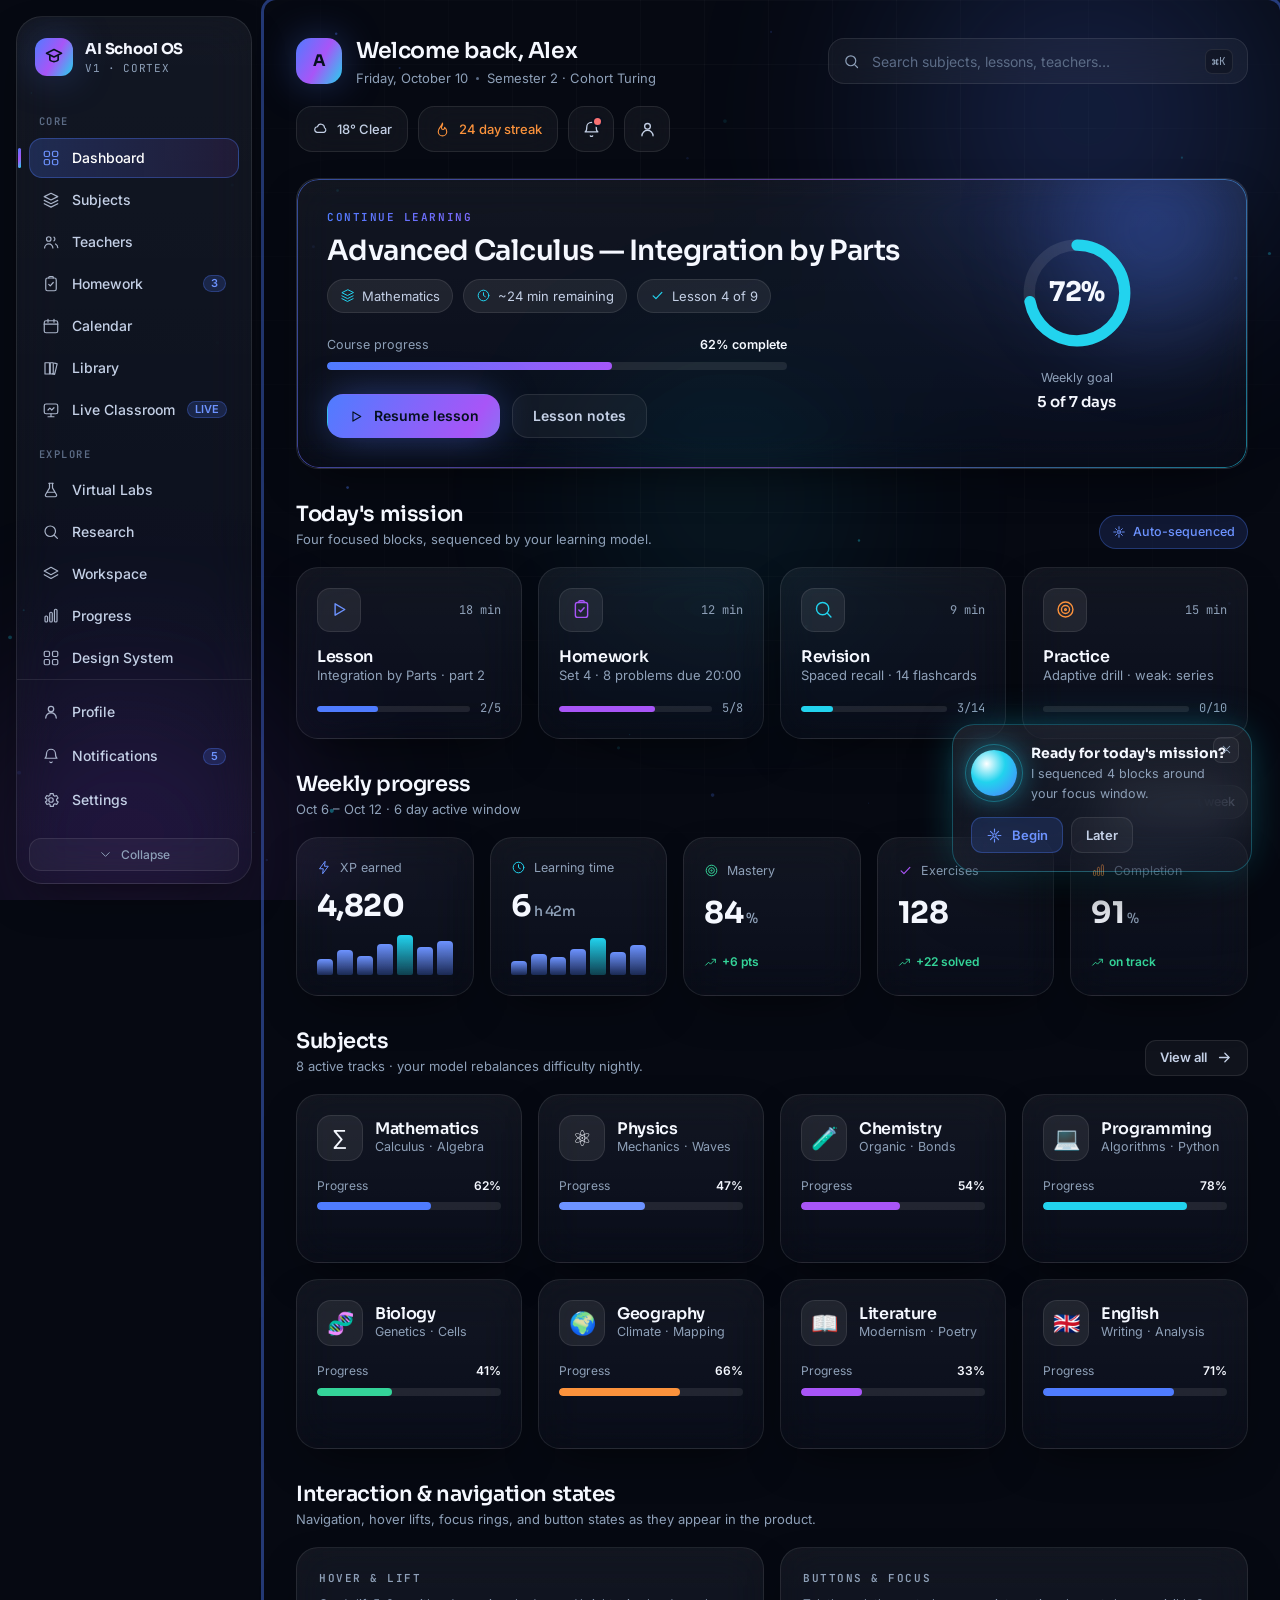
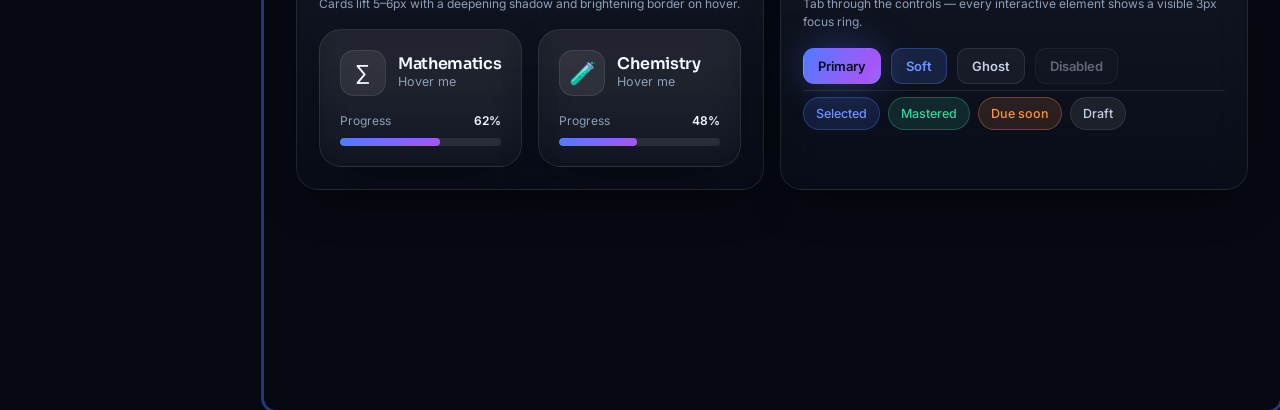
==== commit c29a7ff1: "Phase 3B complete: FastAPI backend integration with SQLite" ====
--- a/app/index.html
+++ b/app/index.html
@@ -371,7 +371,18 @@
   <script>
     (function () {
       "use strict";
-      window.AppStore.init();
+      (async function () {
+        try {
+          await window.AppStore.initFromAPI();
+        } catch (e) {
+          // API unavailable: keep local mock data, UI stays identical.
+          console.warn("API unavailable, using local mock data:", e);
+        }
+        window.AppStore.init();
+        if (window.showView) {
+          window.showView("dashboard");
+        }
+      })();
     })();
   </script>
 </body>
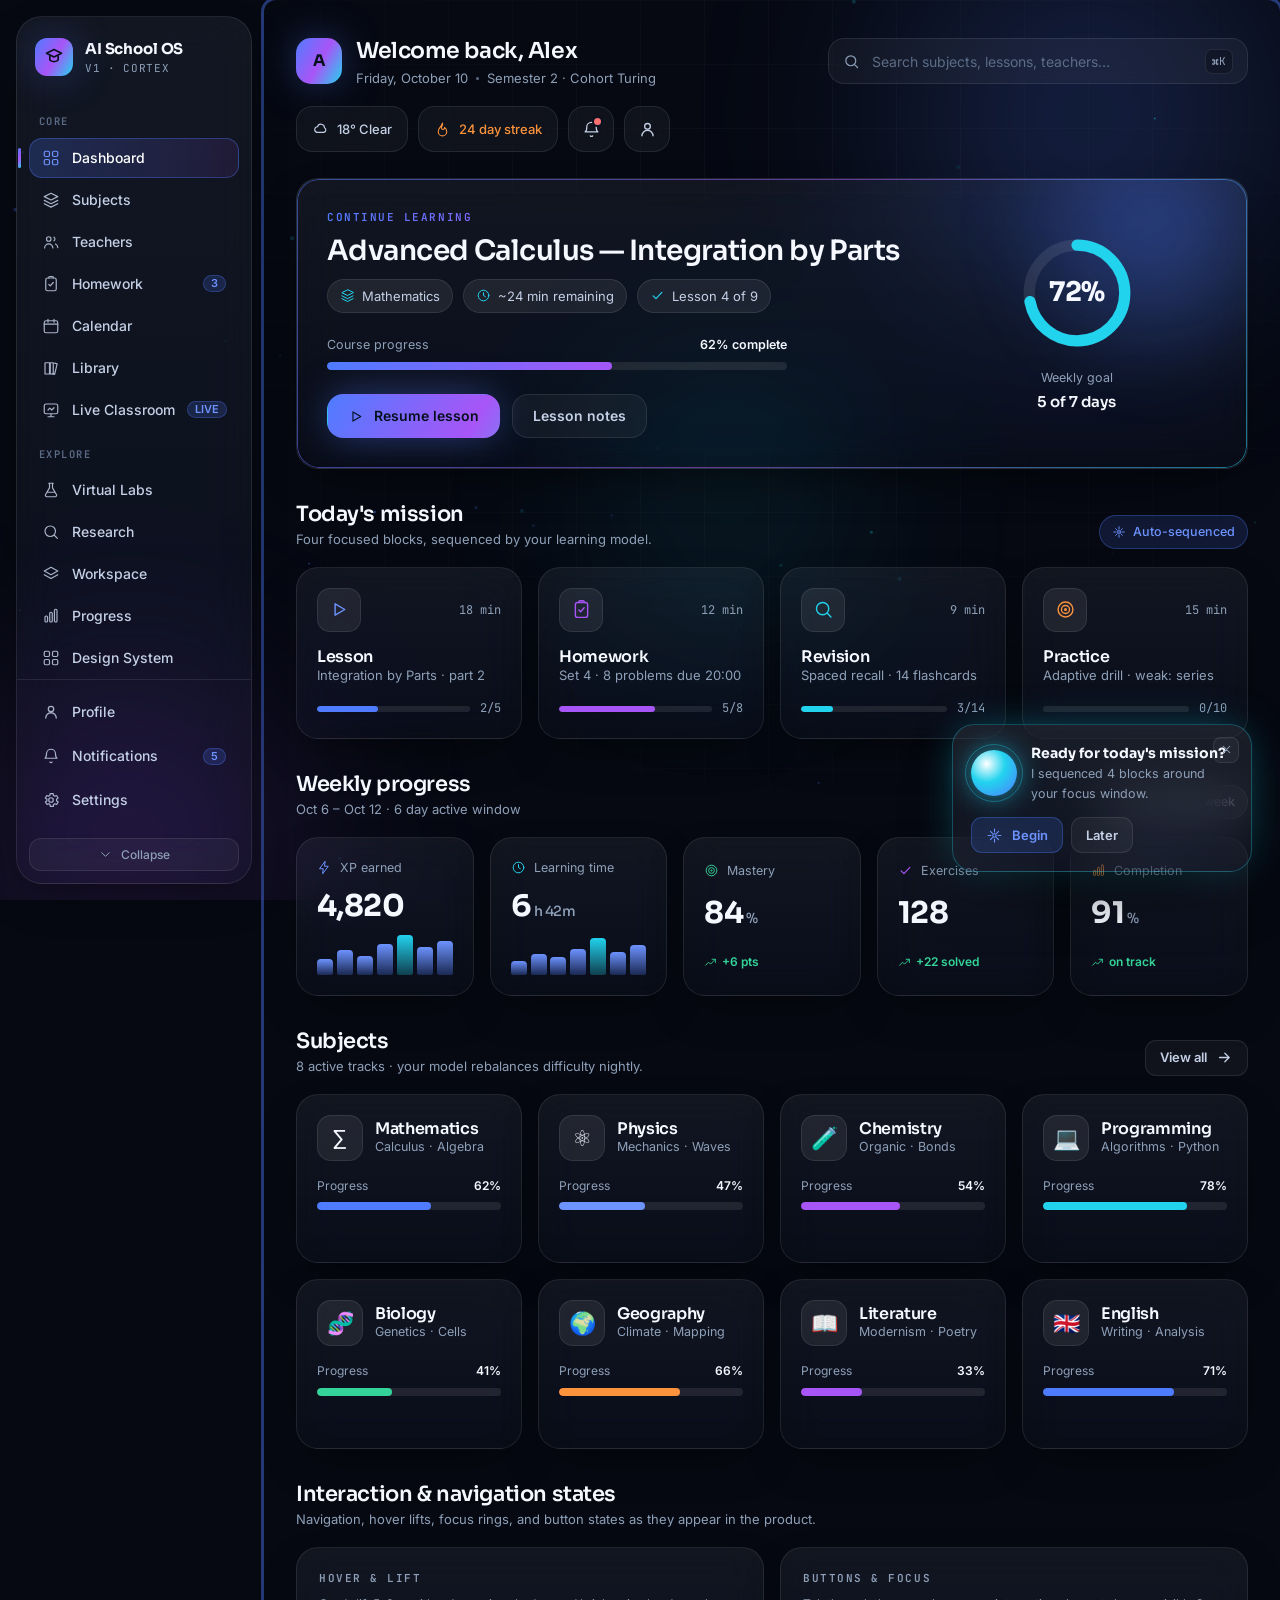
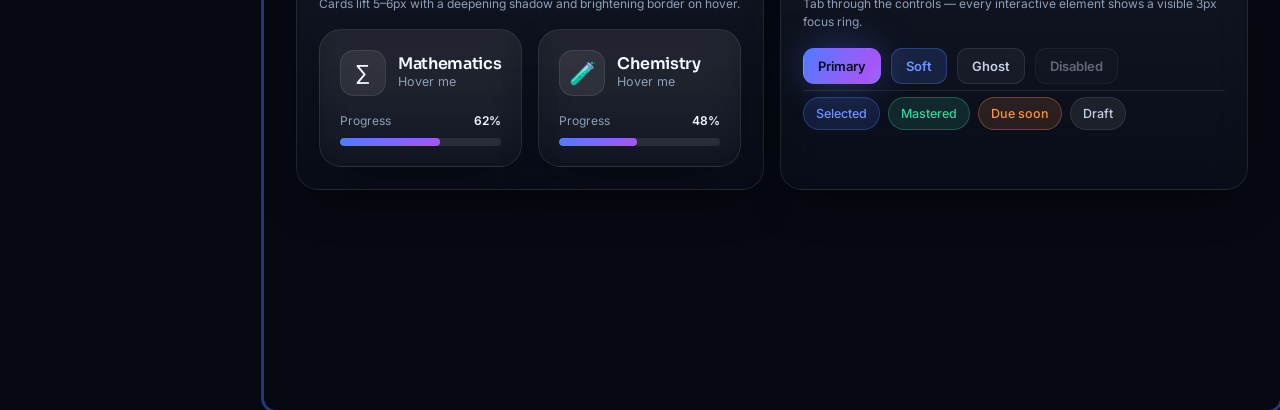
==== commit 2f86285f: "Phase 6 complete - Premium Frontend + Interactive Whiteboard" ====
--- a/app/index.html
+++ b/app/index.html
@@ -77,6 +77,39 @@
   <symbol id="i-layers" viewBox="0 0 24 24" fill="none" stroke="currentColor" stroke-width="1.6" stroke-linecap="round" stroke-linejoin="round"><path d="m12 3 9 5-9 5-9-5z"/><path d="m3 13 9 5 9-5"/></symbol>
   <symbol id="i-users" viewBox="0 0 24 24" fill="none" stroke="currentColor" stroke-width="1.6" stroke-linecap="round" stroke-linejoin="round"><circle cx="9" cy="8" r="3.2"/><path d="M3.5 20a5.5 5.5 0 0 1 11 0"/><path d="M15.5 5.8a3 3 0 0 1 0 4.4"/><path d="M16.5 14.4a5 5 0 0 1 4 4.8"/></symbol>
   <symbol id="i-panel" viewBox="0 0 24 24" fill="none" stroke="currentColor" stroke-width="1.6" stroke-linecap="round" stroke-linejoin="round"><rect x="3" y="4" width="18" height="16" rx="2.5"/><path d="M9 4v16"/></symbol>
+<symbol id="i-wb-pen" viewBox="0 0 24 24" fill="none" stroke="currentColor" stroke-width="1.8" stroke-linecap="round" stroke-linejoin="round"><path d="M16.5 3.5a2.1 2.1 0 0 1 3 3L7 19l-4 1 1-4z"/><path d="M14.5 5.5l3 3"/></symbol>
+<symbol id="i-wb-highlighter" viewBox="0 0 24 24" fill="none" stroke="currentColor" stroke-width="1.8" stroke-linecap="round" stroke-linejoin="round"><path d="M4 20l11-11"/><path d="m14 4 1 2 2 1-2 1-1 2-1-2-2-1 2-1z"/></symbol>
+<symbol id="i-wb-eraser" viewBox="0 0 24 24" fill="none" stroke="currentColor" stroke-width="1.8" stroke-linecap="round" stroke-linejoin="round"><path d="M8 20h11"/><path d="M4.6 15.4 12 8l4.6 4.6-5.8 5.8a1.9 1.9 0 0 1-2.7 0l-3.5-3.5a1.9 1.9 0 0 1 0-2.7z"/></symbol>
+<symbol id="i-wb-text" viewBox="0 0 24 24" fill="none" stroke="currentColor" stroke-width="1.8" stroke-linecap="round" stroke-linejoin="round"><path d="M3 10h18M3 14h18M3 18h9"/></symbol>
+<symbol id="i-wb-shapes" viewBox="0 0 24 24" fill="none" stroke="currentColor" stroke-width="1.8" stroke-linecap="round" stroke-linejoin="round"><circle cx="12" cy="12" r="4"/><rect x="5" y="5" width="7" height="7" rx="1"/></symbol>
+<symbol id="i-wb-arrow" viewBox="0 0 24 24" fill="none" stroke="currentColor" stroke-width="1.8" stroke-linecap="round" stroke-linejoin="round"><path d="M5 12h13"/><path d="m12.5 6 6 6-6 6"/></symbol>
+<symbol id="i-wb-image" viewBox="0 0 24 24" fill="none" stroke="currentColor" stroke-width="1.8" stroke-linecap="round" stroke-linejoin="round"><rect x="3" y="3" width="18" height="18" rx="2" ry="2"/><circle cx="8.5" cy="8.5" r="1.5"/><polyline points="21 15 16 10 5 21"/></symbol>
+<symbol id="i-wb-graph" viewBox="0 0 24 24" fill="none" stroke="currentColor" stroke-width="1.8" stroke-linecap="round" stroke-linejoin="round"><polyline points="22 12 18 12 15 21 9 3 5 12"/></symbol>
+<symbol id="i-wb-formula" viewBox="0 0 24 24" fill="none" stroke="currentColor" stroke-width="1.8" stroke-linecap="round" stroke-linejoin="round"><path d="M10 13h6M15 10h-6M7 7h10"/></symbol>
+<symbol id="i-wb-undo" viewBox="0 0 24 24" fill="none" stroke="currentColor" stroke-width="1.8" stroke-linecap="round" stroke-linejoin="round"><path d="M3 12h18M3 12l3.5-3.5M3 12l3.5 3.5"/></symbol>
+<symbol id="i-wb-redo" viewBox="0 0 24 24" fill="none" stroke="currentColor" stroke-width="1.8" stroke-linecap="round" stroke-linejoin="round"><path d="M21 12H3M21 12l-3.5-3.5M21 12l-3.5 3.5"/></symbol>
+<symbol id="i-wb-zoom" viewBox="0 0 24 24" fill="none" stroke="currentColor" stroke-width="1.8" stroke-linecap="round" stroke-linejoin="round"><circle cx="11" cy="11" r="8"/><path d="m21 21-4.3-4.3"/></symbol>
+<symbol id="i-wb-fullscreen" viewBox="0 0 24 24" fill="none" stroke="currentColor" stroke-width="1.8" stroke-linecap="round" stroke-linejoin="round"><path d="M8 3H5a2 2 0 0 0-2 2v3M21 3h-3a2 2 0 0 0-2 2v3M3 16v3a2 2 0 0 0 2 2h3M16 21h3a2 2 0 0 0 2-2v-3"/></symbol>
+<symbol id="i-chat-mic" viewBox="0 0 24 24" fill="none" stroke="currentColor" stroke-width="1.8" stroke-linecap="round" stroke-linejoin="round"><path d="M9 21v-6a6 6 0 0 1 12 0v6M9 12h6"/></symbol>
+<symbol id="i-chat-attach" viewBox="0 0 24 24" fill="none" stroke="currentColor" stroke-width="1.8" stroke-linecap="round" stroke-linejoin="round"><path d="M21 15v4a2 2 0 0 1-2 2H5a2 2 0 0 1-2-2v-4M17 8l-5 5L5 8"/></symbol>
+<symbol id="i-chat-image" viewBox="0 0 24 24" fill="none" stroke="currentColor" stroke-width="1.8" stroke-linecap="round" stroke-linejoin="round"><rect x="3" y="3" width="18" height="18" rx="2" ry="2"/><circle cx="8.5" cy="8.5" r="1.5"/><polyline points="21 15 16 10 5 21"/></symbol>
+<symbol id="i-chat-pdf" viewBox="0 0 24 24" fill="none" stroke="currentColor" stroke-width="1.8" stroke-linecap="round" stroke-linejoin="round"><path d="M14 2H6a2 2 0 0 0-2 2v16a2 2 0 0 0 2 2h12a2 2 0 0 0 2-2V8zM14 2v6h6M16 13H8M16 17H8M16 9H8"/></symbol>
+<symbol id="i-chat-code" viewBox="0 0 24 24" fill="none" stroke="currentColor" stroke-width="1.8" stroke-linecap="round" stroke-linejoin="round"><polyline points="10 20 18 12 10 4"/><polyline points="2 6 6 12 2 18"/></symbol>
+<symbol id="i-chat-math" viewBox="0 0 24 24" fill="none" stroke="currentColor" stroke-width="1.8" stroke-linecap="round" stroke-linejoin="round"><path d="M7 12h10M7 12l1.5-1.5M17 12l-1.5-1.5M7 12l1.5 1.5M17 12l-1.5 1.5"/></symbol>
+<symbol id="i-exercise-hint" viewBox="0 0 24 24" fill="none" stroke="currentColor" stroke-width="1.8" stroke-linecap="round" stroke-linejoin="round"><circle cx="12" cy="12" r="1"/><path d="M11 16.5L15 19.5L17.5 14.5"/></symbol>
+<symbol id="i-exercise-retry" viewBox="0 0 24 24" fill="none" stroke="currentColor" stroke-width="1.8" stroke-linecap="round" stroke-linejoin="round"><path d="M1 4v16M23 4v16M10 20L5 15l5-5M14 4L19 9l-5 5"/></symbol>
+<symbol id="i-exercise-check" viewBox="0 0 24 24" fill="none" stroke="currentColor" stroke-width="1.8" stroke-linecap="round" stroke-linejoin="round"><path d="M20 6L9 17l-5-5"/></symbol>
+<symbol id="i-exam-practice" viewBox="0 0 24 24" fill="none" stroke="currentColor" stroke-width="1.8" stroke-linecap="round" stroke-linejoin="round"><path d="M9 12h6M9 12l1.5 1.5M15 12l-1.5-1.5M6 8h12M6 16h12"/></symbol>
+<symbol id="i-exam-chapter" viewBox="0 0 24 24" fill="none" stroke="currentColor" stroke-width="1.8" stroke-linecap="round" stroke-linejoin="round"><path d="M8 5v14M16 5v14M6 10h12"/></symbol>
+<symbol id="i-exam-semester" viewBox="0 0 24 24" fill="none" stroke="currentColor" stroke-width="1.8" stroke-linecap="round" stroke-linejoin="round"><path d="M12 2v20M2 12h20"/></symbol>
+<symbol id="i-exam-regional" viewBox="0 0 24 24" fill="none" stroke="currentColor" stroke-width="1.8" stroke-linecap="round" stroke-linejoin="round"><circle cx="12" cy="12" r="10"/><path d="M12 2a10 10 0 0 0 7.07 17.07M6.93 17.07A10 10 0 0 1 12 2"/></symbol>
+<symbol id="i-exam-bac" viewBox="0 0 24 24" fill="none" stroke="currentColor" stroke-width="1.8" stroke-linecap="round" stroke-linejoin="round"><path d="M2 12h20M12 2v20"/><path d="M8 8h8v8H8z"/></symbol>
+<symbol id="i-settings-gear" viewBox="0 0 24 24" fill="none" stroke="currentColor" stroke-width="1.8" stroke-linecap="round" stroke-linejoin="round"><circle cx="12" cy="12" r="3"/><path d="M19.4 15a1.6 1.6 0 0 1 0.5 1.2l2.1 0.5M9.6 15a1.6 1.6 0 0 1-1-0.5M20 10l1-1.5M4 14l1-1.5M15 20h2.4M9 20H6.6M15 4h2.4M9 4H6.6M19.3 7.5l-1.2-1.7M4.7 16.5l-1.2 1.7"/></symbol>
+<symbol id="i-theme-dark" viewBox="0 0 24 24" fill="none" stroke="currentColor" stroke-width="1.8" stroke-linecap="round" stroke-linejoin="round"><path d="M9 21c-4.4 0-8-3.6-8-8h2c0 3.3 2.7 6 6 6M21 15a1 1 0 0 1-1-1v-2a1 1 0 0 1 1-1h2a1 1 0 0 1 1 1v2a1 1 0 0 1-1 1h-2z"/></symbol>
+<symbol id="i-profile-badge" viewBox="0 0 24 24" fill="none" stroke="currentColor" stroke-width="1.8" stroke-linecap="round" stroke-linejoin="round"><circle cx="12" cy="8" r="7"/><path d="M5 21c0-2.9 2.4-5.5 5.5-5.5h4c3.1 0 5.5 2.6 5.5 5.5"/></symbol>
+<symbol id="i-notif-homework" viewBox="0 0 24 24" fill="none" stroke="currentColor" stroke-width="1.8" stroke-linecap="round" stroke-linejoin="round"><path d="M9 11H6a2 2 0 0 0-2 2v5a2 2 0 0 0 2 2h5a2 2 0 0 0 2-2v-5a2 2 0 0 0-2-2z"/></symbol>
+<symbol id="i-notif-quiz" viewBox="0 0 24 24" fill="none" stroke="currentColor" stroke-width="1.8" stroke-linecap="round" stroke-linejoin="round"><circle cx="12" cy="12" r="10"/><path d="M2 12h20M12 2v20"/></symbol>
+<symbol id="i-notif-exam" viewBox="0 0 24 24" fill="none" stroke="currentColor" stroke-width="1.8" stroke-linecap="round" stroke-linejoin="round"><rect x="3" y="3" width="18" height="18" rx="2" ry="2"/><path d="M9 12h6M9 12l1.5 1.5M15 12l-1.5-1.5"/></symbol>
 </svg>
 
 <div class="backdrop" id="backdrop" hidden></div>
@@ -335,6 +368,56 @@
       </div>
       <div class="ws-canvas" id="wsCanvas"></div>
     </section>
+
+    <!-- Phase 6: Chapter Page -->
+    <section class="view" id="view-chapter" data-title="Chapter">
+      <article class="card sub-hero reveal">
+        <span class="sub-emoji" id="chEmoji">∑</span>
+        <div class="sub-id">
+          <p class="eyebrow grad">Chapter · Mathematics</p>
+          <h1 id="chTitle">Chapter</h1>
+          <div class="meta">
+            <span class="chip"><svg><use href="#i-book"/></svg>Calculus · Algebra</span>
+            <span class="chip"><svg><use href="#i-timer"/></svg>Next session · 16:30</span>
+          </div>
+          <div class="cta">
+            <button class="btn btn-primary" data-goview="classroom"><svg><use href="#i-play"/></svg>Enter classroom</button>
+            <button class="btn btn-ghost"><svg><use href="#i-book"/></svg>Chapter notes</button>
+          </div>
+        </div>
+      </article>
+    </section>
+
+    <!-- Phase 6: Profile Page -->
+    <section class="view" id="view-profile" data-title="Profile">
+      <article class="card profile-hero">
+        <span class="profile-avatar" id="pfAvatar">AR</span>
+        <div class="hero-text">
+          <h1 id="pfName">Alex Rivera</h1>
+          <p id="pfSub">Cohort Turing · Semester 2</p>
+          <div class="tag-row" style="margin-top:12px">
+            <span class="tag color" id="pfLevel">Level 18</span>
+            <span class="tag ok" id="pfStreak">24 day streak</span>
+          </div>
+        </div>
+      </article>
+    </section>
+
+    <!-- Phase 6: Settings Page -->
+    <section class="view" id="view-settings" data-title="Settings">
+      <article class="card module-card">
+        <h3>Settings</h3>
+        <p>Theme, language, teacher, and provider preferences.</p>
+      </article>
+    </section>
+
+    <!-- Phase 6: Notifications Page -->
+    <section class="view" id="view-notifications" data-title="Notifications">
+      <article class="card module-card">
+        <h3>Notifications</h3>
+        <div id="notifList"></div>
+      </article>
+    </section>
   </main>
 </div>
 
--- a/app/css/style.css
+++ b/app/css/style.css
@@ -809,4 +809,687 @@
 .focus-mode .cls-panel { display:none; }.focus-mode .cls-grid { grid-template-columns:minmax(0,1fr); max-width:900px; margin:auto; }.focus-mode .cls-stage { max-width:900px; }.focus-mode .cls-board { min-height:560px; }
 @media (max-width:1024px) { .module-grid { grid-template-columns:repeat(2,minmax(0,1fr)); }.module-grid.sidebar,.library-hero { grid-template-columns:1fr; } }
 @media (max-width:620px) { .module-grid,.module-grid.two { grid-template-columns:1fr; }.calendar-day { min-height:70px; padding:6px; }.calendar-day .event { font-size:0; height:7px; padding:0; border-radius:999px; }.calendar-grid { gap:4px; }.profile-hero { align-items:flex-start; }.toast-region { left:14px; right:14px; bottom:86px; }.toast { max-width:none; }.cls-dock { bottom:78px; } }
+
+/* ============================================================
+   PHASE 6 — Premium Design System Additions
+   Additive only. Existing classes are untouched.
+   ============================================================ */
+
+/* ---------- Premium tokens ---------- */
+:root {
+  --premium-bg: #04070f;
+  --premium-surface: rgba(14, 20, 36, 0.88);
+  --premium-border: rgba(255,255,255,0.07);
+  --premium-glass: rgba(255,255,255,0.035);
+  --premium-gradient: linear-gradient(135deg, rgba(79,124,255,0.35), rgba(168,85,247,0.25), rgba(34,211,238,0.15));
+  --premium-gradient-strong: linear-gradient(135deg, var(--primary) 0%, var(--secondary) 45%, var(--accent) 100%);
+  --premium-shadow: 0 28px 64px -24px rgba(0,0,0,0.8);
+  --premium-shadow-soft: 0 16px 40px -18px rgba(0,0,0,0.75);
+  --premium-ring: 0 0 0 3px rgba(79,124,255,0.35);
+  --premium-glow: 0 0 56px -8px rgba(79,124,255,0.45);
+  --premium-glow-accent: 0 0 48px -8px rgba(34,211,238,0.35);
+  --premium-radius: 20px;
+  --premium-radius-lg: 28px;
+  --premium-motion: cubic-bezier(0.23, 1, 0.32, 1);
+  --premium-duration: 500ms;
+}
+
+/* ---------- Premium page shell ---------- */
+.premium-shell {
+  display: grid;
+  grid-template-columns: 260px minmax(0, 1fr) 320px;
+  min-height: 100vh;
+  background: var(--premium-bg);
+}
+.premium-shell .left-rail {
+  position: sticky;
+  top: 0;
+  height: 100vh;
+  padding: 20px 16px 20px 20px;
+  display: flex;
+  flex-direction: column;
+  gap: 12px;
+  z-index: 10;
+}
+.premium-shell .whiteboard-main {
+  min-width: 0;
+  height: 100vh;
+  overflow: hidden;
+  display: flex;
+  flex-direction: column;
+  border-left: 1px solid var(--premium-border);
+  border-right: 1px solid var(--premium-border);
+  background: var(--premium-surface);
+}
+.premium-shell .right-panel {
+  position: sticky;
+  top: 0;
+  height: 100vh;
+  padding: 20px 16px 20px 20px;
+  overflow-y: auto;
+  border-left: 1px solid var(--premium-border);
+  background: var(--premium-surface);
+}
+.premium-shell .bottom-chat {
+  position: sticky;
+  bottom: 0;
+  height: 200px;
+  border-top: 1px solid var(--premium-border);
+  background: var(--premium-surface);
+  backdrop-filter: blur(24px);
+  -webkit-backdrop-filter: blur(24px);
+  z-index: 20;
+}
+
+/* ---------- Premium cards ---------- */
+.premium-card {
+  position: relative;
+  overflow: hidden;
+  border-radius: var(--premium-radius);
+  border: 1px solid var(--premium-border);
+  background: linear-gradient(180deg, rgba(255,255,255,0.04), rgba(255,255,255,0.01));
+  backdrop-filter: blur(20px) saturate(140%);
+  -webkit-backdrop-filter: blur(20px) saturate(140%);
+  box-shadow: var(--premium-shadow-soft);
+  transition: transform var(--premium-duration) var(--premium-motion), border-color var(--premium-duration) var(--premium-motion), box-shadow var(--premium-duration) var(--premium-motion);
+}
+.premium-card:hover {
+  transform: translateY(-4px);
+  border-color: var(--border-strong);
+  box-shadow: var(--premium-shadow);
+}
+.premium-card.premium-glow {
+  border-color: rgba(79,124,255,0.35);
+  box-shadow: 0 0 0 1px rgba(79,124,255,0.35), var(--premium-shadow-soft);
+}
+
+/* ---------- Animated progress ring ---------- */
+.premium-ring {
+  position: relative;
+  width: 120px;
+  height: 120px;
+  display: grid;
+  place-items: center;
+}
+.premium-ring svg {
+  width: 100%;
+  height: 100%;
+  transform: rotate(-90deg);
+}
+.premium-ring circle {
+  fill: none;
+  stroke-width: 6;
+  transition: stroke-dashoffset var(--premium-duration) var(--premium-motion);
+}
+.premium-ring .track { stroke: var(--premium-border); }
+.premium-ring .fill {
+  stroke: var(--grad-brand);
+  stroke-linecap: round;
+  stroke-dasharray: 282.6;
+  stroke-dashoffset: 282.6;
+}
+.premium-ring .fill.animate {
+  animation: ringDraw var(--premium-duration) var(--premium-motion) forwards;
+}
+@keyframes ringDraw { to { stroke-dashoffset: calc(282.6 * (1 - var(--p, 0))); } }
+.premium-ring .val {
+  position: absolute;
+  inset: 0;
+  display: grid;
+  place-items: center;
+  font-family: var(--font-display);
+  font-weight: 700;
+  font-size: 28px;
+  letter-spacing: -0.02em;
+}
+
+/* ---------- Subject hub cards ---------- */
+.subject-hub-card {
+  display: grid;
+  gap: 14px;
+  padding: 20px;
+}
+.subject-hub-card .head {
+  display: flex;
+  align-items: center;
+  gap: 12px;
+}
+.subject-hub-card .emoji {
+  width: 48px;
+  height: 48px;
+  border-radius: 16px;
+  display: grid;
+  place-items: center;
+  font-size: 24px;
+  background: var(--glass-2);
+  border: 1px solid var(--premium-border);
+  flex: none;
+}
+.subject-hub-card h3 { font-size: 17px; font-weight: 700; letter-spacing: -0.01em; }
+.subject-hub-card .sub { color: var(--muted); font-size: 12.5px; }
+.subject-hub-card .meta-bar {
+  display: flex;
+  gap: 8px;
+  flex-wrap: wrap;
+  margin-top: 6px;
+}
+.subject-hub-card .meta-chip {
+  display: inline-flex;
+  align-items: center;
+  gap: 6px;
+  padding: 5px 10px;
+  border-radius: 999px;
+  font-size: 12px;
+  font-weight: 600;
+  background: var(--glass);
+  border: 1px solid var(--premium-border);
+  color: var(--fg-2);
+}
+.subject-hub-card .meta-chip svg { width: 14px; height: 14px; color: var(--accent); }
+.subject-hub-card .progress-section { margin-top: 10px; }
+.subject-hub-card .progress-top {
+  display: flex;
+  justify-content: space-between;
+  font-size: 12px;
+  color: var(--muted);
+  margin-bottom: 8px;
+}
+.subject-hub-card .progress-top b { color: var(--text); font-weight: 700; }
+.subject-hub-card .actions {
+  display: flex;
+  gap: 8px;
+  margin-top: 14px;
+}
+
+/* ---------- Whiteboard container ---------- */
+.whiteboard-container {
+  position: relative;
+  height: 100%;
+  display: grid;
+  grid-template-rows: auto 1fr auto;
+}
+.whiteboard-header {
+  display: flex;
+  align-items: center;
+  justify-content: space-between;
+  gap: 12px;
+  padding: 16px 20px;
+  border-bottom: 1px solid var(--premium-border);
+  background: var(--glass);
+  z-index: 5;
+}
+.whiteboard-title { flex: 1; min-width: 0; }
+.whiteboard-title h2 { font-size: var(--t-lg); font-weight: 700; letter-spacing: -0.01em; }
+.whiteboard-title p { color: var(--muted); font-size: 12.5px; margin-top: 3px; }
+.whiteboard-toolbar {
+  display: flex;
+  align-items: center;
+  gap: 8px;
+  padding: 0 8px;
+  flex-wrap: wrap;
+}
+.whiteboard-canvas-area {
+  position: relative;
+  flex: 1;
+  overflow: auto;
+  padding: 20px;
+  background: repeating-linear-gradient(0deg, rgba(255,255,255,0.025) 0 1px, transparent 1px 28px), repeating-linear-gradient(90deg, rgba(255,255,255,0.025) 0 1px, transparent 1px 28px);
+  background-size: 40px 40px;
+}
+.whiteboard-canvas-area .board-grid {
+  position: absolute;
+  inset: 0;
+  background-image: linear-gradient(rgba(255,255,255,0.03) 1px, transparent 1px), linear-gradient(90deg, rgba(255,255,255,0.03) 1px, transparent 1px);
+  background-size: 40px 40px;
+  pointer-events: none;
+  z-index: 0;
+}
+#phase6-whiteboard {
+  position: absolute;
+  inset: 0;
+  width: 100%;
+  height: 100%;
+  touch-action: none;
+  cursor: crosshair;
+  z-index: 2;
+}
+
+/* ---------- Whiteboard toolbar buttons ---------- */
+.wb-tool {
+  width: 44px;
+  height: 44px;
+  border-radius: 12px;
+  border: 1px solid var(--premium-border);
+  background: var(--glass);
+  color: var(--fg-2);
+  display: grid;
+  place-items: center;
+  cursor: pointer;
+  transition: all var(--motion-fast) var(--ease);
+  flex: none;
+}
+.wb-tool svg { width: 19px; height: 19px; }
+.wb-tool:hover { color: var(--text); border-color: var(--border-strong); transform: translateY(-2px); }
+.wb-tool.on { background: rgba(79,124,255,0.2); border-color: rgba(79,124,255,0.45); color: var(--primary-soft); box-shadow: var(--premium-glow); }
+.wb-tool.active-ring { position: relative; }
+.wb-tool.active-ring::after {
+  content: "";
+  position: absolute;
+  inset: -3px;
+  border-radius: 15px;
+  border: 2px solid var(--primary-soft);
+  animation: ping 2s ease-out infinite;
+}
+
+/* ---------- Right learning panel ---------- */
+.right-panel-section {
+  margin-bottom: 20px;
+}
+.right-panel-section h3 {
+  font-size: 15px;
+  font-weight: 700;
+  display: flex;
+  align-items: center;
+  gap: 10px;
+  margin-bottom: 14px;
+}
+.right-panel-section h3 svg { width: 16px; height: 16px; color: var(--muted); }
+.premium-panel {
+  background: var(--glass);
+  border: 1px solid var(--premium-border);
+  border-radius: var(--premium-radius);
+  padding: 16px;
+  backdrop-filter: blur(16px);
+}
+.premium-panel .panel-item {
+  display: flex;
+  align-items: center;
+  gap: 12px;
+  padding: 12px;
+  border-radius: 12px;
+  border: 1px solid transparent;
+  margin-bottom: 8px;
+  transition: background var(--motion-fast) var(--ease), border-color var(--motion-fast) var(--ease);
+}
+.premium-panel .panel-item:hover {
+  background: var(--glass-2);
+  border-color: var(--border-strong);
+}
+.premium-panel .panel-icon {
+  width: 36px;
+  height: 36px;
+  border-radius: 10px;
+  display: grid;
+  place-items: center;
+  background: var(--glass-2);
+  border: 1px solid var(--premium-border);
+  flex: none;
+}
+.premium-panel .panel-icon svg { width: 16px; height: 16px; color: var(--accent); }
+.premium-panel .panel-copy { flex: 1; min-width: 0; }
+.premium-panel .panel-copy b { display: block; font-size: 13.5px; font-weight: 600; }
+.premium-panel .panel-copy span { display: block; color: var(--muted); font-size: 12px; margin-top: 2px; }
+.premium-panel .panel-action {
+  width: 32px;
+  height: 32px;
+  border-radius: 8px;
+  border: 1px solid var(--premium-border);
+  background: transparent;
+  color: var(--fg-2);
+  display: grid;
+  place-items: center;
+  cursor: pointer;
+  flex: none;
+}
+.premium-panel .panel-action:hover { color: var(--text); border-color: var(--border-strong); }
+
+/* ---------- Bottom AI chat ---------- */
+.bottom-chat-inner {
+  display: flex;
+  flex-direction: column;
+  height: 100%;
+}
+.chat-history {
+  flex: 1;
+  overflow-y: auto;
+  padding: 16px 20px;
+  display: flex;
+  flex-direction: column;
+  gap: 14px;
+  scroll-behavior: smooth;
+}
+.chat-msg {
+  display: flex;
+  gap: 12px;
+  max-width: 82%;
+  animation: msgSlide var(--premium-duration) var(--premium-motion);
+}
+@keyframes msgSlide { from { opacity: 0; transform: translateY(10px); } to { opacity: 1; transform: none; } }
+.chat-msg.user { flex-direction: row-reverse; margin-left: auto; }
+.chat-msg.ai { margin-right: auto; }
+.chat-avatar {
+  width: 32px;
+  height: 32px;
+  border-radius: 10px;
+  display: grid;
+  place-items: center;
+  flex: none;
+  font-size: 14px;
+  font-weight: 700;
+}
+.chat-avatar.user { background: var(--grad-brand); color: #06111f; box-shadow: var(--premium-glow); }
+.chat-avatar.ai { background: var(--glass-2); border: 1px solid var(--premium-border); color: var(--accent); }
+.chat-bubble {
+  padding: 10px 14px;
+  border-radius: var(--premium-radius);
+  max-width: 100%;
+  font-size: 13.5px;
+  line-height: 1.55;
+}
+.chat-bubble.user {
+  background: var(--grad-brand);
+  color: #06111f;
+  border-bottom-right-radius: 6px;
+}
+.chat-bubble.ai {
+  background: var(--glass);
+  border: 1px solid var(--premium-border);
+  color: var(--text);
+  border-bottom-left-radius: 6px;
+}
+.chat-msg.streaming .chat-bubble.ai { position: relative; }
+.chat-typing {
+  display: inline-flex;
+  gap: 4px;
+  padding: 2px 4px;
+  border-radius: 6px;
+  background: rgba(0,0,0,0.2);
+}
+.chat-typing span {
+  width: 6px;
+  height: 6px;
+  border-radius: 50%;
+  background: var(--accent);
+  animation: typingDot 1.4s ease-in-out infinite;
+}
+.chat-typing span:nth-child(1) { animation-delay: 0s; }
+.chat-typing span:nth-child(2) { animation-delay: 0.2s; }
+.chat-typing span:nth-child(3) { animation-delay: 0.4s; }
+@keyframes typingDot { 0%,100%{ transform: scale(0.6); opacity: 0.5; } 50%{ transform: scale(1); opacity: 1; } }
+.chat-input-area {
+  display: flex;
+  align-items: center;
+  gap: 10px;
+  padding: 14px 20px;
+  border-top: 1px solid var(--premium-border);
+  background: linear-gradient(180deg, rgba(255,255,255,0.03), transparent);
+  z-index: 21;
+}
+.chat-input-wrapper {
+  flex: 1;
+  display: flex;
+  align-items: center;
+  gap: 8px;
+  padding: 0 16px;
+  height: 48px;
+  border-radius: 24px;
+  border: 1px solid var(--premium-border);
+  background: rgba(0,0,0,0.25);
+  backdrop-filter: blur(16px);
+}
+.chat-input-wrapper:focus-within {
+  border-color: rgba(79,124,255,0.55);
+  box-shadow: 0 0 0 4px rgba(79,124,255,0.12);
+}
+.chat-input {
+  flex: 1;
+  border: 0;
+  background: transparent;
+  color: var(--text);
+  font: 400 14px var(--font-body);
+  outline: none;
+  min-height: 20px;
+}
+.chat-input::placeholder { color: var(--faint); }
+.chat-btn {
+  width: 40px;
+  height: 40px;
+  border-radius: 50%;
+  border: 1px solid var(--premium-border);
+  background: var(--glass);
+  color: var(--fg-2);
+  display: grid;
+  place-items: center;
+  cursor: pointer;
+  transition: all var(--motion-fast) var(--ease);
+  flex: none;
+}
+.chat-btn svg { width: 18px; height: 18px; }
+.chat-btn:hover { color: var(--text); border-color: var(--border-strong); transform: translateY(-2px); }
+.chat-btn.send {
+  background: var(--grad-brand);
+  color: #06111f;
+  border-color: transparent;
+  box-shadow: var(--premium-glow);
+}
+.chat-btn.send:hover { transform: translateY(-2px); box-shadow: 0 0 40px -4px rgba(79,124,255,0.7); }
+
+/* ---------- Exercise / Quiz / Exam components ---------- */
+.exercise-card {
+  background: var(--glass);
+  border: 1px solid var(--premium-border);
+  border-radius: var(--premium-radius);
+  padding: 20px;
+  margin-bottom: 16px;
+  transition: border-color var(--motion-fast) var(--ease), box-shadow var(--motion-fast) var(--ease);
+}
+.exercise-card:hover { border-color: var(--border-strong); box-shadow: var(--premium-shadow-soft); }
+.exercise-card .head {
+  display: flex;
+  align-items: center;
+  justify-content: space-between;
+  gap: 12px;
+  margin-bottom: 14px;
+}
+.exercise-card h4 { font-size: 15px; font-weight: 700; }
+.exercise-card .diff-badge {
+  display: inline-flex;
+  align-items: center;
+  gap: 6px;
+  padding: 4px 10px;
+  border-radius: 999px;
+  font-size: 11.5px;
+  font-weight: 700;
+}
+.exercise-card .diff-badge.easy { background: rgba(52,211,153,0.14); color: var(--success); border: 1px solid rgba(52,211,153,0.3); }
+.exercise-card .diff-badge.medium { background: rgba(251,146,60,0.14); color: var(--warning); border: 1px solid rgba(251,146,60,0.3); }
+.exercise-card .diff-badge.hard { background: rgba(248,113,113,0.14); color: var(--danger); border: 1px solid rgba(248,113,113,0.3); }
+.exercise-content {
+  font-size: 14px;
+  line-height: 1.6;
+  color: var(--fg-2);
+  margin-bottom: 14px;
+}
+.exercise-actions {
+  display: flex;
+  gap: 10px;
+  flex-wrap: wrap;
+}
+.exercise-feedback {
+  margin-top: 14px;
+  padding: 12px 14px;
+  border-radius: 12px;
+  font-size: 13px;
+}
+.exercise-feedback.correct {
+  background: rgba(52,211,153,0.12);
+  border: 1px solid rgba(52,211,153,0.3);
+  color: var(--success);
+}
+.exercise-feedback.incorrect {
+  background: rgba(248,113,113,0.12);
+  border: 1px solid rgba(248,113,113,0.3);
+  color: var(--danger);
+}
+
+/* ---------- Quiz timer ---------- */
+.quiz-timer {
+  display: flex;
+  align-items: center;
+  gap: 8px;
+  padding: 10px 14px;
+  border-radius: 14px;
+  border: 1px solid var(--border);
+  background: var(--glass);
+  font-family: var(--font-mono);
+  font-weight: 700;
+  font-size: 14px;
+  color: var(--warning);
+}
+.quiz-timer svg { width: 16px; height: 16px; color: var(--warning); }
+.quiz-score {
+  display: flex;
+  align-items: center;
+  gap: 12px;
+  padding: 10px 14px;
+  border-radius: 14px;
+  border: 1px solid var(--premium-border);
+  background: var(--glass);
+}
+.quiz-score .score-val {
+  font-family: var(--font-display);
+  font-size: 24px;
+  font-weight: 700;
+  color: var(--text);
+}
+
+/* ---------- Premium list items ---------- */
+.premium-list {
+  display: grid;
+  gap: 10px;
+}
+.premium-list-item {
+  display: flex;
+  align-items: center;
+  gap: 12px;
+  padding: 14px 16px;
+  border-radius: 14px;
+  border: 1px solid var(--premium-border);
+  background: var(--glass);
+  cursor: pointer;
+  transition: all var(--motion-fast) var(--ease);
+}
+.premium-list-item:hover {
+  border-color: var(--border-strong);
+  background: var(--glass-2);
+  transform: translateX(4px);
+}
+.premium-list-item .num {
+  width: 32px;
+  height: 32px;
+  border-radius: 50%;
+  display: grid;
+  place-items: center;
+  font-family: var(--font-mono);
+  font-weight: 700;
+  font-size: 13px;
+  background: var(--glass-2);
+  border: 1px solid var(--premium-border);
+  flex: none;
+}
+.premium-list-item .copy { flex: 1; min-width: 0; }
+.premium-list-item .copy b { display: block; font-size: 14px; font-weight: 600; }
+.premium-list-item .copy span { display: block; color: var(--muted); font-size: 12px; margin-top: 2px; }
+
+/* ---------- Achievement / stats ---------- */
+.premium-stat {
+  display: flex;
+  flex-direction: column;
+  gap: 6px;
+}
+.premium-stat .label {
+  font-size: 12px;
+  color: var(--muted);
+  font-weight: 600;
+  letter-spacing: 0.04em;
+  text-transform: uppercase;
+}
+.premium-stat .value {
+  font-family: var(--font-display);
+  font-size: 32px;
+  font-weight: 800;
+  letter-spacing: -0.02em;
+  background: var(--grad-brand);
+  -webkit-background-clip: text;
+  background-clip: text;
+  color: transparent;
+}
+
+/* ---------- Animated reveal ---------- */
+.premium-reveal {
+  opacity: 0;
+  animation: premiumRise var(--premium-duration) var(--premium-motion) both;
+  animation-delay: calc(var(--i, 0) * 60ms);
+}
+@keyframes premiumRise {
+  from { opacity: 0; transform: translateY(20px); }
+  to { opacity: 1; transform: none; }
+}
+
+/* ---------- Loading skeleton ---------- */
+.premium-skeleton {
+  display: flex;
+  flex-direction: column;
+  gap: 12px;
+  padding: 20px;
+}
+.skeleton-line {
+  height: 14px;
+  border-radius: 7px;
+  background: linear-gradient(90deg, rgba(255,255,255,0.08) 25%, rgba(255,255,255,0.16) 50%, rgba(255,255,255,0.08) 75%);
+  background-size: 200% 100%;
+  animation: skeleton 1.5s ease-in-out infinite;
+}
+.skeleton-line.w-short { width: 45%; }
+.skeleton-line.w-med { width: 70%; }
+.skeleton-line.w-long { width: 90%; }
+@keyframes skeleton { 0% { background-position: 200% 0; } 100% { background-position: -200% 0; } }
+
+/* ---------- Math / LaTeX ---------- */
+.math-block {
+  display: block;
+  margin: 16px 0;
+  padding: 16px;
+  border-radius: 14px;
+  border: 1px solid var(--premium-border);
+  background: rgba(0,0,0,0.2);
+  font-family: var(--font-mono);
+  font-size: 14px;
+  color: var(--fg-2);
+  overflow-x: auto;
+}
+.math-inline {
+  font-family: var(--font-mono);
+  font-size: 0.95em;
+  color: var(--accent);
+  background: rgba(34,211,238,0.1);
+  padding: 1px 6px;
+  border-radius: 6px;
+}
+
+/* ---------- Responsive ---------- */
+@media (max-width: 1200px) {
+  .premium-shell { grid-template-columns: 80px minmax(0, 1fr) 260px; }
+}
+@media (max-width: 1024px) {
+  .premium-shell { grid-template-columns: 1fr; }
+  .premium-shell .right-panel { position: static; height: auto; border-left: 0; border-top: 1px solid var(--premium-border); padding: 16px; }
+  .premium-shell .bottom-chat { height: 160px; }
+}
+@media (prefers-reduced-motion: reduce) {
+  .premium-reveal, .premium-card, .chat-msg, .exercise-card { animation: none !important; opacity: 1 !important; }
+  .skeleton-line { animation: none !important; background: rgba(255,255,255,0.08) !important; }
+}
+
+/* ---------- Phase 6 end ---------- */
 </style>
